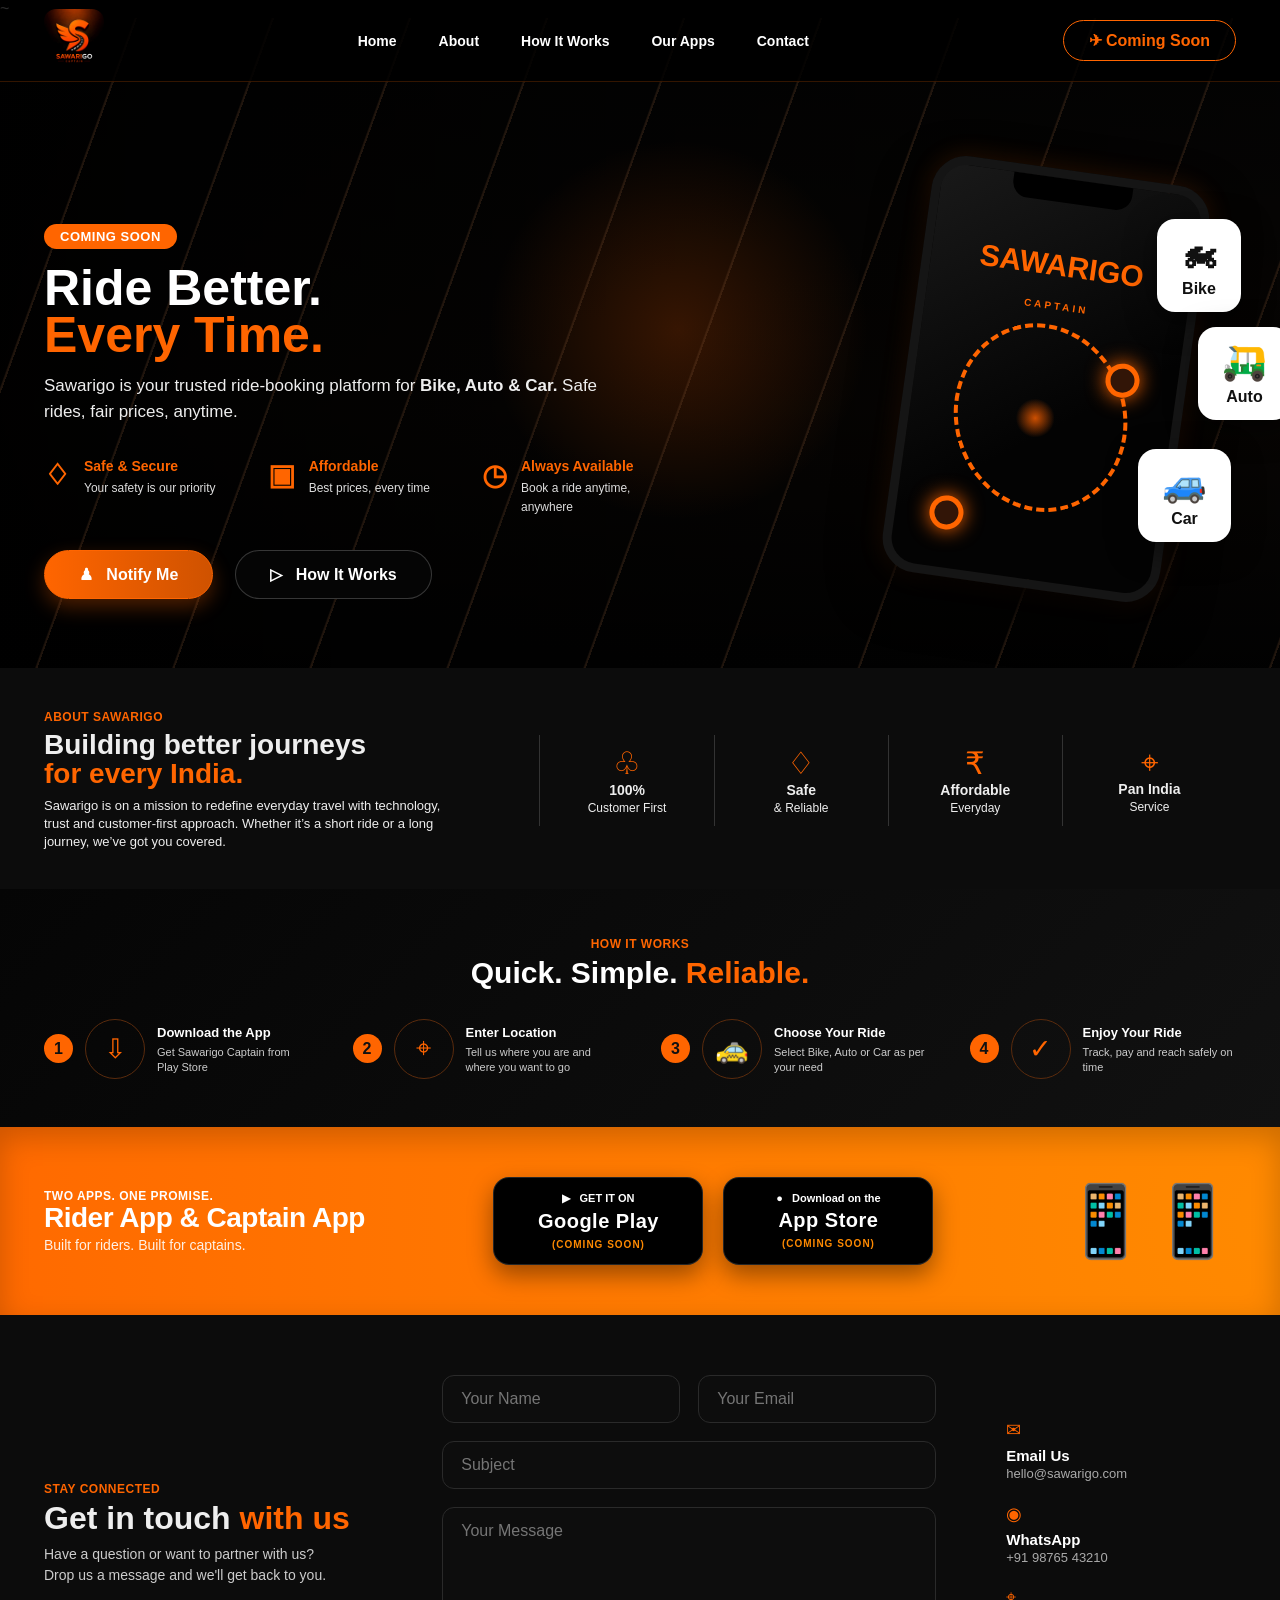
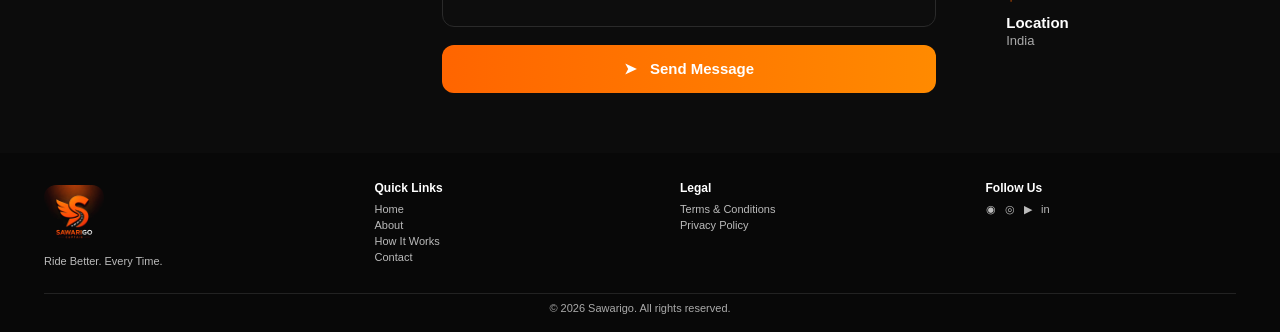
==== index.html @ 3735dddc "Initial commit" ====
<!DOCTYPE html>
<html lang="en">

<head>
  <meta charset="UTF-8" />
  <meta name="viewport" content="width=device-width, initial-scale=1.0" />
  <title>Sawarigo Captain — Ride Better. Every Time.</title>
  <link rel="stylesheet" href="style.css" />
</head>

<body>
  <header>
    <nav class="container">
      <a class="brand" href="#">
        <img src="logo.jpg" alt="Sawarigo Captain" class="brand-logo" />
      </a>
      <div class="navlinks" id="navlinks">
        <a href="#home" onclick="toggleMenu()">Home</a>
        <a href="#about" onclick="toggleMenu()">About</a>
        <a href="#how" onclick="toggleMenu()">How It Works</a>
        <a href="#apps" onclick="toggleMenu()">Our Apps</a>
        <a href="#contact" onclick="toggleMenu()">Contact</a>
      </div>
      <div class="nav-right">
        <a class="nav-cta" href="#contact">✈ Coming Soon</a>
        <div class="hamburger" onclick="toggleMenu()">
          <span></span><span></span><span></span>
        </div>
      </div>
    </nav>
  </header>~

  <main>
    <section class="hero" id="home">
      <div class="container hero-content">
        <div class="hero-copy">
          <span class="pill">COMING SOON</span>
          <h1>Ride Better.<br><span>Every Time.</span></h1>
          <p>Sawarigo is your trusted ride-booking platform for <b>Bike, Auto &amp; Car.</b> Safe rides, fair prices,
            anytime.</p>
          <div class="benefits">
            <div class="benefit">
              <div class="icon">♢</div>
              <div><b>Safe &amp; Secure</b><small>Your safety is our priority</small></div>
            </div>
            <div class="benefit">
              <div class="icon">▣</div>
              <div><b>Affordable</b><small>Best prices, every time</small></div>
            </div>
            <div class="benefit">
              <div class="icon">◷</div>
              <div><b>Always Available</b><small>Book a ride anytime, anywhere</small></div>
            </div>
          </div>
          <div class="buttons"><a class="btn primary" href="#contact">♟ &nbsp; Notify Me</a><a class="btn secondary"
              href="#how">▷ &nbsp; How It Works</a></div>
        </div>
        <div class="phone-area">
          <div class="phone">
            <div class="phone-logo">SAWARIGO<br><small style="font-size:10px;letter-spacing:3px">CAPTAIN</small></div>
            <div class="road"></div>
            <div class="pin one"></div>
            <div class="pin two"></div>
          </div>
          <div class="ride-card bike"><span class="emoji">🏍</span>Bike</div>
          <div class="ride-card auto"><span class="emoji">🛺</span>Auto</div>
          <div class="ride-card car"><span class="emoji">🚙</span>Car</div>
        </div>
      </div>
    </section>

    <section class="about" id="about">
      <div class="container about-grid">
        <div>
          <div class="eyebrow">ABOUT SAWARIGO</div>
          <h2>Building better journeys<br><span>for every India.</span></h2>
          <p>Sawarigo is on a mission to redefine everyday travel with technology, trust and customer-first approach.
            Whether it’s a short ride or a long journey, we’ve got you covered.</p>
        </div>
        <div class="stats">
          <div class="stat">
            <div class="big">♧</div><b>100%</b><small>Customer First</small>
          </div>
          <div class="stat">
            <div class="big">♢</div><b>Safe</b><small>&amp; Reliable</small>
          </div>
          <div class="stat">
            <div class="big">₹</div><b>Affordable</b><small>Everyday</small>
          </div>
          <div class="stat">
            <div class="big">⌖</div><b>Pan India</b><small>Service</small>
          </div>
        </div>
      </div>
    </section>

    <section class="how" id="how">
      <div class="container">
        <div class="center">
          <div class="eyebrow">HOW IT WORKS</div>
          <h2>Quick. Simple. <span>Reliable.</span></h2>
        </div>
        <div class="steps">
          <div class="step">
            <div class="num">1</div>
            <div class="step-icon">⇩</div>
            <div><b>Download the App</b>
              <p>Get Sawarigo Captain from Play Store</p>
            </div>
          </div>
          <div class="step">
            <div class="num">2</div>
            <div class="step-icon">⌖</div>
            <div><b>Enter Location</b>
              <p>Tell us where you are and where you want to go</p>
            </div>
          </div>
          <div class="step">
            <div class="num">3</div>
            <div class="step-icon">🚕</div>
            <div><b>Choose Your Ride</b>
              <p>Select Bike, Auto or Car as per your need</p>
            </div>
          </div>
          <div class="step">
            <div class="num">4</div>
            <div class="step-icon">✓</div>
            <div><b>Enjoy Your Ride</b>
              <p>Track, pay and reach safely on time</p>
            </div>
          </div>
        </div>
      </div>
    </section>

    <section class="apps" id="apps">
      <div class="container apps-row">
        <div>
          <div class="eyebrow" style="color:#fff">TWO APPS. ONE PROMISE.</div>
          <h2>Rider App &amp; Captain App</h2>
          <p>Built for riders. Built for captains.</p>
        </div>
        <div class="stores">
          <div class="store">▶ &nbsp; GET IT ON<strong>Google Play</strong><small>(Coming Soon)</small></div>
          <div class="store">● &nbsp; Download on the<strong>App Store</strong><small>(Coming Soon)</small></div>
        </div>
        <div style="font-size:70px">📱📱</div>
      </div>
    </section>

    <section class="contact" id="contact">
      <div class="container contact-grid">
        <div>
          <div class="eyebrow">STAY CONNECTED</div>
          <h2>Get in touch <span>with us</span></h2>
          <p>Have a question or want to partner with us?<br>Drop us a message and we'll get back to you.</p>
        </div>
        <form onsubmit="event.preventDefault(); alert('Thanks! We will get back to you.');">
          <input placeholder="Your Name" required><input type="email" placeholder="Your Email" required><input
            placeholder="Subject"><textarea placeholder="Your Message"></textarea><button>➤ &nbsp; Send Message</button>
        </form>
        <div class="details">
          <div>✉ <b>Email Us</b><span>hello@sawarigo.com</span></div>
          <div>◉ <b>WhatsApp</b><span>+91 98765 43210</span></div>
          <div>⌖ <b>Location</b><span>India</span></div>
        </div>
      </div>
    </section>
  </main>

  <footer>
    <div class="container">
      <div class="footer-grid">
        <div><a href="#" class="brand"><img src="logo.jpg" alt="Sawarigo Captain" class="brand-logo" /></a>
          <p style="margin-top:8px">Ride Better. Every Time.</p>
        </div>
        <div>
          <h4>Quick Links</h4><a href="#home">Home</a><a href="#about">About</a><a href="#how">How It Works</a><a
            href="#contact">Contact</a>
        </div>
        <div>
          <h4>Legal</h4><a href="#">Terms &amp; Conditions</a><a href="#">Privacy Policy</a>
        </div>
        <div>
          <h4>Follow Us</h4>
          <p>◉ &nbsp; ◎ &nbsp; ▶ &nbsp; in</p>
        </div>
      </div>
      <div class="copyright">© 2026 Sawarigo. All rights reserved.</div>
    </div>
  </footer>
  <script>
    function toggleMenu() {
      document.getElementById('navlinks').classList.toggle('active');
    }
  </script>
</body>

</html>
---- style.css ----
*{box-sizing:border-box;margin:0;padding:0}
html{scroll-behavior:smooth;overflow-x:hidden}
body{font-family:Arial,Helvetica,sans-serif;color:#eee;background:#050505;overflow-x:hidden}
a{text-decoration:none;color:inherit}
.container{width:100%;max-width:1240px;padding:0 24px;margin:auto}
:root{--orange:#ff6500;--orange2:#ff8a00;--black:#070707;--cream:#0c0c0c}

header{
  position:absolute;top:0;left:0;width:100%;z-index:10;
  height:82px;background:rgba(0,0,0,.82);border-bottom:1px solid rgba(255,106,0,.2)
}
nav{height:100%;display:flex;align-items:center;justify-content:space-between}
.brand{display:block;transition:0.3s}
.brand:hover{transform:scale(1.02)}
.brand-logo{height:60px;width:auto;border-radius:12px;mix-blend-mode:screen;filter:contrast(1.1)}
.navlinks{display:flex;gap:42px;color:#fff;font-weight:700;font-size:14px}
.navlinks a:hover{color:var(--orange)}
.nav-cta{border:1px solid var(--orange);color:var(--orange);padding:10px 25px;border-radius:30px;font-weight:700;transition:all 0.3s}
.nav-cta:hover{background:var(--orange);color:#fff;box-shadow:0 0 15px rgba(255,101,0,0.4)}

.hero{
  min-height:650px;padding-top:82px;color:#fff;position:relative;overflow:hidden;
  background:
    radial-gradient(circle at 53% 48%,rgba(255,95,0,.20),transparent 25%),
    linear-gradient(90deg,rgba(0,0,0,.98) 0%,rgba(0,0,0,.83) 48%,rgba(0,0,0,.72) 100%),
    linear-gradient(180deg,#090909,#1a120c 60%,#050505);
}
.hero:before{
  content:"";position:absolute;inset:0;opacity:.22;
  background:repeating-linear-gradient(110deg,transparent 0 90px,#8c5b38 91px 92px);
  transform:translateY(80px) scale(1.4);
}
.hero-content{position:relative;z-index:2;display:flex;align-items:center;min-height:568px}
.hero-copy{width:52%;padding-top:55px}
.pill{display:inline-block;background:var(--orange);padding:5px 16px;border-radius:20px;font-size:13px;font-weight:800;letter-spacing:.5px}
h1{font-size:50px;line-height:.94;margin:16px 0 14px;font-weight:900}
h1 span{color:var(--orange)}
.hero-copy>p{font-size:17px;line-height:1.5;max-width:570px;color:#eee}
.benefits{display:flex;gap:52px;margin:34px 0}
.benefit{display:flex;gap:14px;max-width:180px}
.icon{color:var(--orange);font-size:29px;font-weight:900}
.benefit b{display:block;color:var(--orange);font-size:14px;margin-bottom:4px}
.benefit small{font-size:12px;line-height:1.3;color:#ddd}
.buttons{display:flex;gap:22px}
.btn{padding:14px 34px;border-radius:30px;font-weight:800;border:1px solid var(--orange);transition:all 0.3s;display:inline-block}
.btn.primary{background:linear-gradient(90deg,var(--orange),#cf5200);color:#fff;box-shadow:0 8px 20px rgba(255,101,0,0.3)}
.btn.primary:hover{transform:translateY(-3px);box-shadow:0 12px 25px rgba(255,101,0,0.5)}
.btn.secondary{color:#fff;background:#050505;border:1px solid rgba(255,255,255,0.2)}
.btn.secondary:hover{border-color:#fff;background:#1a1a1a}

.phone-area{position:relative;width:48%;height:470px}
.phone{
  position:absolute;right:50px;top:20px;width:280px;height:420px;border:9px solid #151515;border-radius:35px;
  transform:rotate(8deg);background:
  radial-gradient(circle at 48% 60%,rgba(255,98,0,.8),transparent 7%),
  linear-gradient(145deg,#191919,#030303 60%);
  box-shadow:0 20px 50px #000,0 0 25px rgba(255,100,0,.18);
  overflow:hidden
}
.phone:before{content:"";position:absolute;top:0;left:50%;transform:translateX(-50%);width:120px;height:24px;background:#000;border-radius:0 0 16px 16px}
.phone-logo{position:absolute;top:70px;left:0;right:0;text-align:center;color:var(--orange);font-size:30px;font-weight:900}
.road{position:absolute;left:45px;right:45px;top:145px;height:190px;border:4px dashed var(--orange);border-radius:50%;transform:rotate(-25deg)}
.pin{position:absolute;width:34px;height:34px;border-radius:50%;border:5px solid var(--orange);box-shadow:0 0 20px var(--orange);background:#321507}
.pin.one{left:34px;bottom:38px}.pin.two{right:38px;top:175px}
.ride-card{position:absolute;background:#fff;color:#111;border-radius:18px;padding:14px 24px;text-align:center;box-shadow:0 8px 30px #0008;font-weight:800}
.ride-card .emoji{font-size:36px;display:block;margin-bottom:5px}
.ride-card.bike{right:-5px;top:70px}.ride-card.auto{right:-55px;top:178px}.ride-card.car{right:5px;top:300px}

.about{background:var(--cream);padding:42px 0 38px}
.about-grid{display:grid;grid-template-columns:1.15fr 2fr;gap:95px;align-items:center}
.eyebrow{color:var(--orange);font-size:12px;font-weight:900;letter-spacing:.5px}
h2{font-size:28px;line-height:1.05;margin:6px 0 8px;font-weight:900}
h2 span{color:var(--orange)}
.about p{font-size:13px;line-height:1.4}
.stats{display:grid;grid-template-columns:repeat(4,1fr)}
.stat{text-align:center;border-left:1px solid #333;padding:10px}
.stat .big{color:var(--orange);font-size:31px}.stat b{display:block;font-size:14px}.stat small{font-size:12px}

.how{background:linear-gradient(135deg,#050505,#111);color:#fff;padding:48px 0}
.center{text-align:center}
.how h2{font-size:30px;color:#fff}.how h2 span{color:var(--orange)}
.steps{display:grid;grid-template-columns:repeat(4,1fr);gap:42px;margin-top:30px}
.step{display:flex;align-items:center;gap:12px}.num{background:var(--orange);color:#111;width:29px;height:29px;border-radius:50%;display:grid;place-items:center;font-weight:900;flex:none}
.step-icon{width:60px;height:60px;border:1px solid #5a2b0d;border-radius:50%;display:grid;place-items:center;font-size:27px;color:var(--orange);flex:none}
.step b{font-size:13px}.step p{font-size:11px;color:#ccc;margin-top:4px;line-height:1.35}

.apps{background:radial-gradient(circle at right, #ff8a00, #ff6a00);color:#fff;padding:50px 0;box-shadow:inset 0 10px 30px rgba(0,0,0,0.2)}
.apps-row{display:flex;align-items:center;justify-content:space-between;gap:25px}
.apps h2{margin:0;font-size:28px;letter-spacing:-0.5px;font-weight:900}.apps p{font-size:14px;margin-top:4px;opacity:0.9}
.stores{display:flex;gap:20px}.store{background:#000;border-radius:16px;padding:14px 30px;min-width:210px;text-align:center;font-size:11px;font-weight:800;border:1px solid rgba(255,255,255,0.15);transition:all 0.3s;box-shadow:0 10px 25px rgba(0,0,0,0.4);cursor:pointer}
.store:hover{transform:translateY(-5px);border-color:#fff;box-shadow:0 15px 30px rgba(0,0,0,0.6)}
.store strong{font-size:20px;display:block;margin-top:5px;letter-spacing:0.5px}
.store small{display:block;color:#ff8a00;margin-top:6px;font-size:10px;text-transform:uppercase;letter-spacing:1px}

.contact{background:var(--cream);padding:60px 0}
.contact-grid{display:grid;grid-template-columns:1fr 1.5fr .7fr;gap:70px;align-items:center}
.contact h2{font-size:32px}.contact p{font-size:14px;line-height:1.5;color:#ccc;margin-top:8px}
form{display:grid;grid-template-columns:1fr 1fr;gap:18px}
input,textarea{border:1px solid #2a2a2a;border-radius:12px;padding:14px 18px;font:inherit;background:#0d0d0d;color:#eee;transition:all 0.3s}
input:focus,textarea:focus{outline:none;border-color:var(--orange);box-shadow:0 0 0 4px rgba(255,101,0,0.15)}
input:nth-child(3),textarea{grid-column:1/-1}
textarea{height:120px;resize:none}
form button{grid-column:1/-1;border:0;background:linear-gradient(90deg,var(--orange),#ff8a00);color:#fff;padding:15px;border-radius:12px;font-weight:900;font-size:15px;cursor:pointer;transition:transform 0.3s,box-shadow 0.3s}
form button:hover{transform:translateY(-3px);box-shadow:0 8px 25px rgba(255,101,0,0.4)}
.details{font-size:14px}
.details div{margin:22px 0;color:var(--orange);font-size:18px}
.details b{display:block;color:#fff;margin:6px 0 2px;font-size:15px}
.details span{color:#aaa;font-size:13px;display:block}

footer{background:#080808;color:#fff;padding:28px 0 18px}
.footer-grid{display:grid;grid-template-columns:1.1fr 1fr 1fr 1fr;gap:55px}
footer h4{font-size:12px;margin-bottom:8px} footer a,footer p{font-size:11px;color:#bbb;display:block;margin:4px 0}
.copyright{text-align:center;border-top:1px solid #222;margin-top:22px;padding-top:8px;color:#aaa;font-size:11px}

.hamburger{display:none;flex-direction:column;gap:5px;cursor:pointer;z-index:20}
.hamburger span{width:25px;height:3px;background:var(--orange);border-radius:2px;transition:0.3s}
.nav-right{display:flex;align-items:center;gap:15px}

@media(max-width:900px){
  .hamburger{display:flex}
  .nav-cta{display:none}
  .navlinks{position:fixed;top:82px;left:-100%;width:100%;height:calc(100vh - 82px);background:rgba(0,0,0,0.95);flex-direction:column;align-items:center;justify-content:center;transition:0.3s;gap:30px;font-size:20px}
  .navlinks.active{left:0}
  .hero-copy{width:100%}.phone-area{display:none}.hero{min-height:auto;padding-bottom:60px}
  .about-grid,.contact-grid{grid-template-columns:1fr;gap:40px}.stats{margin-top:30px}.steps{grid-template-columns:1fr 1fr}
  .apps-row{flex-direction:column;align-items:flex-start}.footer-grid{grid-template-columns:1fr 1fr;gap:30px}
}
@media(max-width:560px){
  .container{padding:0 14px}h1{font-size:39px}.benefits{flex-direction:column;gap:12px}.steps{grid-template-columns:1fr}.stores{flex-direction:column;width:100%}.store{width:100%}
  .stats{grid-template-columns:1fr 1fr}.footer-grid{grid-template-columns:1fr 1fr;gap:30px}
  .buttons{flex-direction:column;gap:12px}.btn{text-align:center;width:100%}
}
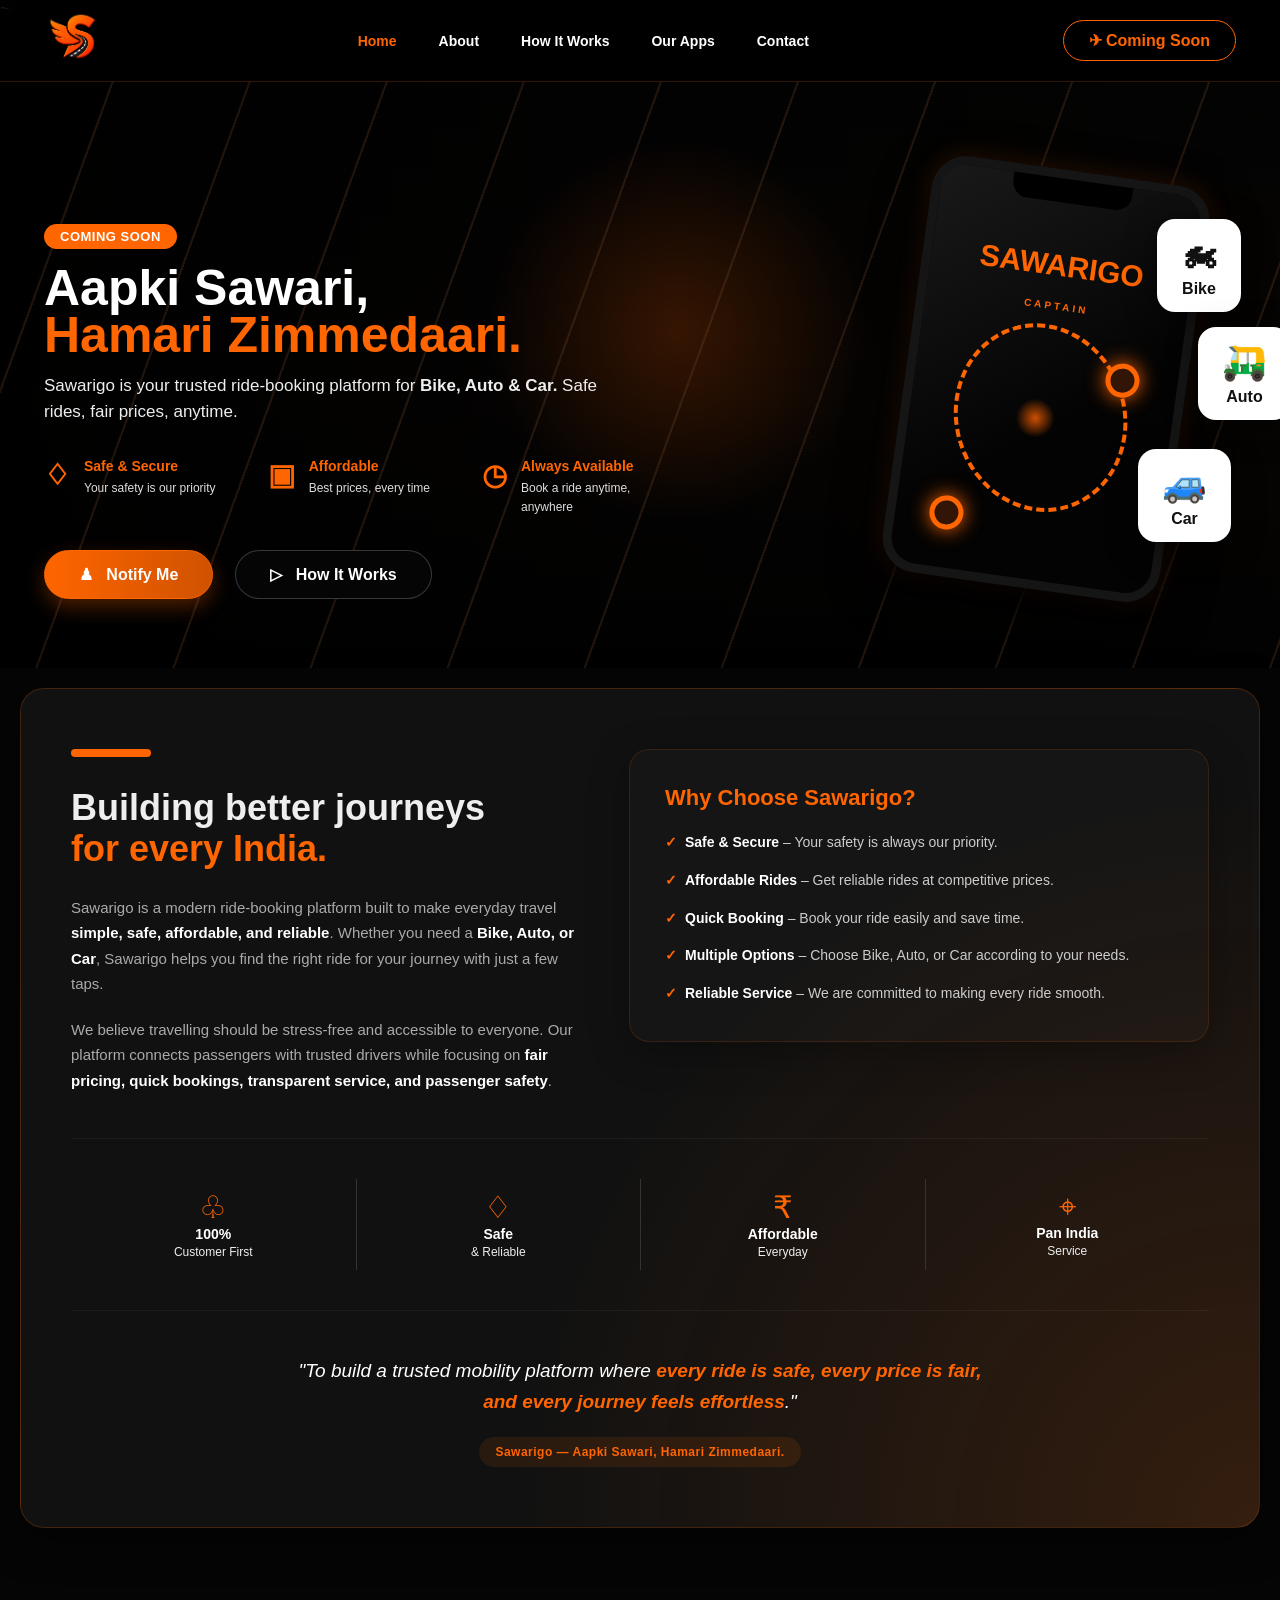
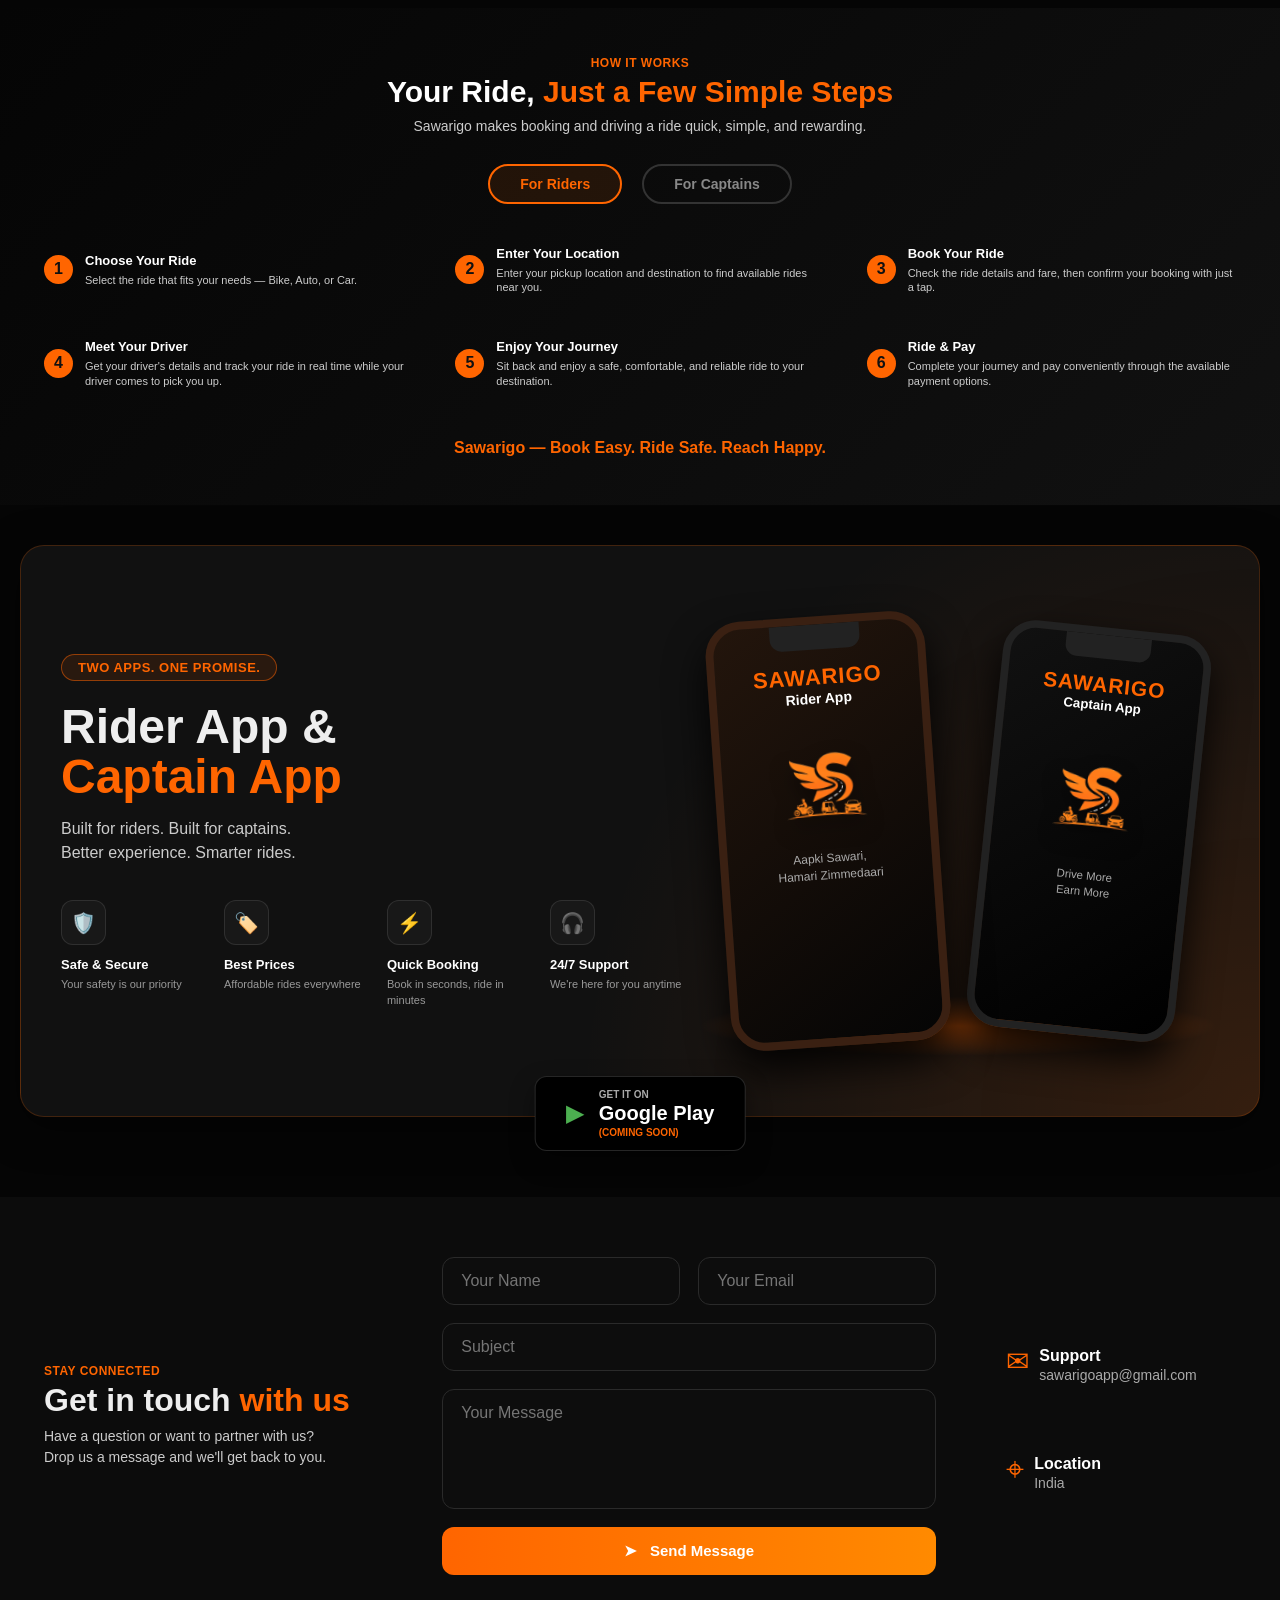
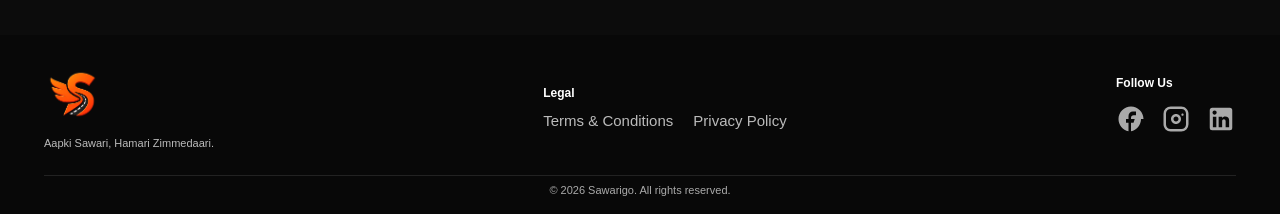
==== commit 3f7175bc: "refactor: update branding, redesign about section, and add terms page support" ====
--- a/index.html
+++ b/index.html
@@ -4,7 +4,7 @@
 <head>
   <meta charset="UTF-8" />
   <meta name="viewport" content="width=device-width, initial-scale=1.0" />
-  <title>Sawarigo Captain — Ride Better. Every Time.</title>
+  <title>Sawarigo Captain — Aapki Sawari, Hamari Zimmedaari.</title>
   <link rel="stylesheet" href="style.css" />
 </head>
 
@@ -12,7 +12,7 @@
   <header>
     <nav class="container">
       <a class="brand" href="#">
-        <img src="logo.jpg" alt="Sawarigo Captain" class="brand-logo" />
+        <img src="images/logo.png" alt="Sawarigo Captain" class="brand-logo" />
       </a>
       <div class="navlinks" id="navlinks">
         <a href="#home" onclick="toggleMenu()">Home</a>
@@ -35,7 +35,7 @@
       <div class="container hero-content">
         <div class="hero-copy">
           <span class="pill">COMING SOON</span>
-          <h1>Ride Better.<br><span>Every Time.</span></h1>
+          <h1>Aapki Sawari,<br><span>Hamari Zimmedaari.</span></h1>
           <p>Sawarigo is your trusted ride-booking platform for <b>Bike, Auto &amp; Car.</b> Safe rides, fair prices,
             anytime.</p>
           <div class="benefits">
@@ -69,27 +69,50 @@
       </div>
     </section>
 
-    <section class="about" id="about">
-      <div class="container about-grid">
-        <div>
-          <div class="eyebrow">ABOUT SAWARIGO</div>
-          <h2>Building better journeys<br><span>for every India.</span></h2>
-          <p>Sawarigo is on a mission to redefine everyday travel with technology, trust and customer-first approach.
-            Whether it’s a short ride or a long journey, we’ve got you covered.</p>
-        </div>
-        <div class="stats">
+    <section class="app-redesign" style="padding-top:20px; padding-bottom:80px; background:#050505;" id="about">
+      <div class="container apps-container" style="padding: 60px 50px; display: block;">
+        <div style="display:flex; justify-content:space-between; align-items:flex-start; margin-bottom: 45px; gap: 50px; flex-wrap: wrap;">
+          <!-- LEFT SIDE: Header & Intro -->
+          <div style="flex: 1; min-width: 300px;">
+            <div class="pill eyebrow" style="display:inline-block; width:80px; height:8px; padding:0; border-radius:4px; margin-bottom:20px;"></div>
+            <h2 style="font-size: 36px; line-height: 1.15; margin-bottom: 25px;">Building better journeys<br><span>for every India.</span></h2>
+            <p style="color:#aaa; font-size:15px; line-height:1.7; margin-bottom: 20px;">Sawarigo is a modern ride-booking platform built to make everyday travel <strong style="color:#fff;">simple, safe, affordable, and reliable</strong>. Whether you need a <strong style="color:#fff;">Bike, Auto, or Car</strong>, Sawarigo helps you find the right ride for your journey with just a few taps.</p>
+            <p style="color:#aaa; font-size:15px; line-height:1.7;">We believe travelling should be stress-free and accessible to everyone. Our platform connects passengers with trusted drivers while focusing on <strong style="color:#fff;">fair pricing, quick bookings, transparent service, and passenger safety</strong>.</p>
+          </div>
+          
+          <!-- RIGHT SIDE: Why Choose Us Box -->
+          <div style="flex: 1; min-width: 300px; background: rgba(255,255,255,0.02); border: 1px solid rgba(255,101,0,0.15); border-radius: 20px; padding: 35px; box-shadow: 0 10px 40px rgba(0,0,0,0.3);">
+            <h3 style="color:var(--orange); font-size:22px; margin-bottom:20px; font-weight:900;">Why Choose Sawarigo?</h3>
+            <ul style="list-style:none; padding:0; margin:0; color:#ccc; font-size: 14px; line-height: 1.7;">
+              <li style="margin-bottom:14px;"><span style="color:var(--orange); margin-right:8px; font-weight:bold;">✓</span><strong style="color:#fff;">Safe &amp; Secure</strong> – Your safety is always our priority.</li>
+              <li style="margin-bottom:14px;"><span style="color:var(--orange); margin-right:8px; font-weight:bold;">✓</span><strong style="color:#fff;">Affordable Rides</strong> – Get reliable rides at competitive prices.</li>
+              <li style="margin-bottom:14px;"><span style="color:var(--orange); margin-right:8px; font-weight:bold;">✓</span><strong style="color:#fff;">Quick Booking</strong> – Book your ride easily and save time.</li>
+              <li style="margin-bottom:14px;"><span style="color:var(--orange); margin-right:8px; font-weight:bold;">✓</span><strong style="color:#fff;">Multiple Options</strong> – Choose Bike, Auto, or Car according to your needs.</li>
+              <li><span style="color:var(--orange); margin-right:8px; font-weight:bold;">✓</span><strong style="color:#fff;">Reliable Service</strong> – We are committed to making every ride smooth.</li>
+            </ul>
+          </div>
+        </div>
+        
+        <!-- MIDDLE: Stats Row -->
+        <div class="stats" style="border-top: 1px solid rgba(255,255,255,0.05); border-bottom: 1px solid rgba(255,255,255,0.05); padding: 40px 0; margin-bottom:45px;">
+          <div class="stat" style="border-left:none;">
+            <div class="big" style="color:var(--orange);">♧</div><b style="color:#fff;">100%</b><small>Customer First</small>
+          </div>
           <div class="stat">
-            <div class="big">♧</div><b>100%</b><small>Customer First</small>
+            <div class="big" style="color:var(--orange);">♢</div><b style="color:#fff;">Safe</b><small>&amp; Reliable</small>
           </div>
           <div class="stat">
-            <div class="big">♢</div><b>Safe</b><small>&amp; Reliable</small>
+            <div class="big" style="color:var(--orange);">₹</div><b style="color:#fff;">Affordable</b><small>Everyday</small>
           </div>
           <div class="stat">
-            <div class="big">₹</div><b>Affordable</b><small>Everyday</small>
-          </div>
-          <div class="stat">
-            <div class="big">⌖</div><b>Pan India</b><small>Service</small>
-          </div>
+            <div class="big" style="color:var(--orange);">⌖</div><b style="color:#fff;">Pan India</b><small>Service</small>
+          </div>
+        </div>
+
+        <!-- BOTTOM: Vision Quote -->
+        <div style="text-align:center;">
+          <p style="font-size: 19px; color: #fff; font-style: italic; max-width: 700px; margin: 0 auto 20px; line-height: 1.6;">"To build a trusted mobility platform where <strong style="color:var(--orange);">every ride is safe, every price is fair, and every journey feels effortless</strong>."</p>
+          <div class="pill eyebrow" style="display:inline-block; background:rgba(255,106,0,0.1); padding: 8px 16px;">Sawarigo — Aapki Sawari, Hamari Zimmedaari.</div>
         </div>
       </div>
     </section>
@@ -98,56 +121,170 @@
       <div class="container">
         <div class="center">
           <div class="eyebrow">HOW IT WORKS</div>
-          <h2>Quick. Simple. <span>Reliable.</span></h2>
-        </div>
-        <div class="steps">
+          <h2>Your Ride, <span>Just a Few Simple Steps</span></h2>
+          <p style="color:#ccc; font-size:14px; margin-top:10px; max-width:600px; margin-inline:auto;">Sawarigo makes
+            booking and driving a ride quick, simple, and rewarding.</p>
+          <div class="how-tabs" style="display:flex; justify-content:center; gap: 20px; margin-top:30px;">
+            <button class="tab-btn active" onclick="showSteps('rider')">For Riders</button>
+            <button class="tab-btn" onclick="showSteps('captain')">For Captains</button>
+          </div>
+        </div>
+
+        <div id="rider-steps" class="steps">
           <div class="step">
             <div class="num">1</div>
-            <div class="step-icon">⇩</div>
-            <div><b>Download the App</b>
-              <p>Get Sawarigo Captain from Play Store</p>
+            <div><b>Choose Your Ride</b>
+              <p>Select the ride that fits your needs — Bike, Auto, or Car.</p>
             </div>
           </div>
           <div class="step">
             <div class="num">2</div>
-            <div class="step-icon">⌖</div>
-            <div><b>Enter Location</b>
-              <p>Tell us where you are and where you want to go</p>
+            <div><b>Enter Your Location</b>
+              <p>Enter your pickup location and destination to find available rides near you.</p>
             </div>
           </div>
           <div class="step">
             <div class="num">3</div>
-            <div class="step-icon">🚕</div>
-            <div><b>Choose Your Ride</b>
-              <p>Select Bike, Auto or Car as per your need</p>
+            <div><b>Book Your Ride</b>
+              <p>Check the ride details and fare, then confirm your booking with just a tap.</p>
             </div>
           </div>
           <div class="step">
             <div class="num">4</div>
-            <div class="step-icon">✓</div>
-            <div><b>Enjoy Your Ride</b>
-              <p>Track, pay and reach safely on time</p>
-            </div>
-          </div>
-        </div>
-      </div>
-    </section>
-
-    <section class="apps" id="apps">
-      <div class="container apps-row">
-        <div>
-          <div class="eyebrow" style="color:#fff">TWO APPS. ONE PROMISE.</div>
-          <h2>Rider App &amp; Captain App</h2>
-          <p>Built for riders. Built for captains.</p>
-        </div>
-        <div class="stores">
-          <div class="store">▶ &nbsp; GET IT ON<strong>Google Play</strong><small>(Coming Soon)</small></div>
-          <div class="store">● &nbsp; Download on the<strong>App Store</strong><small>(Coming Soon)</small></div>
-        </div>
-        <div style="font-size:70px">📱📱</div>
-      </div>
-    </section>
-
+            <div><b>Meet Your Driver</b>
+              <p>Get your driver's details and track your ride in real time while your driver comes to pick you up.</p>
+            </div>
+          </div>
+          <div class="step">
+            <div class="num">5</div>
+            <div><b>Enjoy Your Journey</b>
+              <p>Sit back and enjoy a safe, comfortable, and reliable ride to your destination.</p>
+            </div>
+          </div>
+          <div class="step">
+            <div class="num">6</div>
+            <div><b>Ride &amp; Pay</b>
+              <p>Complete your journey and pay conveniently through the available payment options.</p>
+            </div>
+          </div>
+        </div>
+
+        <div id="captain-steps" class="steps" style="display:none;">
+          <div class="step">
+            <div class="num">1</div>
+            <div><b>Download &amp; Register</b>
+              <p>Install the Sawarigo Captain App and complete your quick KYC registration.</p>
+            </div>
+          </div>
+          <div class="step">
+            <div class="num">2</div>
+            <div><b>Go Online</b>
+              <p>Toggle your status to online anytime you are ready to start receiving ride requests.</p>
+            </div>
+          </div>
+          <div class="step">
+            <div class="num">3</div>
+            <div><b>Accept Rides</b>
+              <p>Review ride requests and fare details, then tap to accept the trips you want.</p>
+            </div>
+          </div>
+          <div class="step">
+            <div class="num">4</div>
+            <div><b>Pick Up Passenger</b>
+              <p>Navigate to the pickup location using built-in GPS and meet your rider safely.</p>
+            </div>
+          </div>
+          <div class="step">
+            <div class="num">5</div>
+            <div><b>Complete Journey</b>
+              <p>Drop the rider at their destination following the designated route map.</p>
+            </div>
+          </div>
+          <div class="step">
+            <div class="num">6</div>
+            <div><b>Earn &amp; Grow</b>
+              <p>Collect your earnings instantly and enjoy exclusive driver rewards and low commissions!</p>
+            </div>
+          </div>
+        </div>
+
+        <div class="center" style="margin-top:50px;">
+          <p style="font-size:16px; font-weight:800; color:var(--orange);">Sawarigo — Book Easy. Ride Safe. Reach Happy.
+          </p>
+        </div>
+      </div>
+    </section>
+
+
+    <section class="app-redesign" id="apps">
+      <div class="container apps-container">
+        <div class="apps-content">
+          <div class="pill">TWO APPS. ONE PROMISE.</div>
+          <h2>Rider App &amp;<br><span>Captain App</span></h2>
+          <p>Built for riders. Built for captains.<br>Better experience. Smarter rides.</p>
+
+          <div class="apps-features">
+            <div class="feature-item">
+              <div class="feature-icon">🛡️</div>
+              <b>Safe &amp; Secure</b>
+              <small>Your safety is our priority</small>
+            </div>
+            <div class="feature-item">
+              <div class="feature-icon">🏷️</div>
+              <b>Best Prices</b>
+              <small>Affordable rides everywhere</small>
+            </div>
+            <div class="feature-item">
+              <div class="feature-icon">⚡</div>
+              <b>Quick Booking</b>
+              <small>Book in seconds, ride in minutes</small>
+            </div>
+            <div class="feature-item">
+              <div class="feature-icon">🎧</div>
+              <b>24/7 Support</b>
+              <small>We're here for you anytime</small>
+            </div>
+          </div>
+        </div>
+
+        <div class="apps-mockups">
+          <div class="glow-bg"></div>
+          <div class="phone-mockup rider">
+            <div class="phone-notch"></div>
+            <strong>SAWARIGO</strong>
+            <small>Rider App</small>
+
+            <div style="margin-top: 10px; filter: drop-shadow(0 10px 10px rgba(0,0,0,0.5));">
+              <img src="images/app-icon.png" alt="Sawarigo"
+                style="width: 100px; mix-blend-mode: screen; filter: contrast(1.1); border-radius: 12px;" />
+            </div>
+            <p>Aapki Sawari,<br>Hamari Zimmedaari</p>
+          </div>
+          <div class="phone-mockup captain">
+            <div class="phone-notch"></div>
+            <strong>SAWARIGO</strong>
+            <small>Captain App</small>
+
+            <div style="font-size: 60px; margin-top: 20px; filter: drop-shadow(0 10px 10px rgba(0,0,0,0.5));">
+              <img src="images/app-icon.png" alt="Sawarigo"
+                style="width: 100px; mix-blend-mode: screen; filter: contrast(1.1); border-radius: 12px;" />
+            </div>
+            <p>Drive More<br>Earn More</p>
+          </div>
+        </div>
+
+        <div class="apps-footer">
+          <div class="store-btn">
+            <span class="play-icon" style="color:#4caf50;">▶</span>
+            <div class="store-text">
+              <small>GET IT ON</small>
+              <strong>Google Play</strong>
+              <small class="coming-soon">(COMING SOON)</small>
+            </div>
+          </div>
+        </div>
+      </div>
+    </section>
     <section class="contact" id="contact">
       <div class="container contact-grid">
         <div>
@@ -160,9 +297,8 @@
             placeholder="Subject"><textarea placeholder="Your Message"></textarea><button>➤ &nbsp; Send Message</button>
         </form>
         <div class="details">
-          <div>✉ <b>Email Us</b><span>hello@sawarigo.com</span></div>
-          <div>◉ <b>WhatsApp</b><span>+91 98765 43210</span></div>
-          <div>⌖ <b>Location</b><span>India</span></div>
+          <div style="display:flex; align-items:center; gap:10px;"><span style="font-size: 28px; color: var(--orange);">✉</span> <div><b style="display:block; font-size:16px;">Support</b><span style="font-size:14px;">sawarigoapp@gmail.com</span></div></div>
+          <div style="display:flex; align-items:center; gap:10px;"><span style="font-size: 32px; color: var(--orange);">⌖</span> <div><b style="display:block; font-size:16px;">Location</b><span style="font-size:14px;">India</span></div></div>
         </div>
       </div>
     </section>
@@ -171,19 +307,29 @@
   <footer>
     <div class="container">
       <div class="footer-grid">
-        <div><a href="#" class="brand"><img src="logo.jpg" alt="Sawarigo Captain" class="brand-logo" /></a>
-          <p style="margin-top:8px">Ride Better. Every Time.</p>
+        <div><a href="#" class="brand"><img src="images/logo.png" alt="Sawarigo Captain" class="brand-logo" /></a>
+          <p style="margin-top:8px">Aapki Sawari, Hamari Zimmedaari.</p>
         </div>
         <div>
-          <h4>Quick Links</h4><a href="#home">Home</a><a href="#about">About</a><a href="#how">How It Works</a><a
-            href="#contact">Contact</a>
-        </div>
-        <div>
-          <h4>Legal</h4><a href="#">Terms &amp; Conditions</a><a href="#">Privacy Policy</a>
+          <h4>Legal</h4>
+          <div style="display:flex; gap: 20px; align-items:center;">
+            <a href="terms.html" style="font-size:15px; display:inline-block; margin-bottom:0;">Terms &amp; Conditions</a>
+            <a href="#" style="font-size:15px; display:inline-block; margin-bottom:0;">Privacy Policy</a>
+          </div>
         </div>
         <div>
           <h4>Follow Us</h4>
-          <p>◉ &nbsp; ◎ &nbsp; ▶ &nbsp; in</p>
+          <div style="display:flex; gap: 15px; margin-top:10px;">
+            <a href="https://www.facebook.com/profile.php?id=61592310495691" target="_blank" rel="noopener noreferrer" style="color:#aaa; transition:color 0.3s;" title="Facebook" onmouseover="this.style.color='#ff6500'" onmouseout="this.style.color='#aaa'">
+              <svg width="30" height="30" fill="currentColor" viewBox="0 0 24 24"><path d="M22 12c0-5.52-4.48-10-10-10S2 6.48 2 12c0 4.84 3.44 8.87 8 9.8V15H8v-3h2V9.5C10 7.57 11.57 6 13.5 6H16v3h-2c-1.1 0-2 .9-2 2v1h3l-1 3h-2v6.8c4.56-.93 8-4.96 8-9.8z"/></svg>
+            </a>
+            <a href="https://www.instagram.com/sawarigoapp?igsh=bjBlOHJobzJ2OWxv&igsi=bjBlOHJobzJ2OWxv&utm_source=qr" target="_blank" rel="noopener noreferrer" style="color:#aaa; transition:color 0.3s;" title="Instagram" onmouseover="this.style.color='#ff6500'" onmouseout="this.style.color='#aaa'">
+              <svg width="30" height="30" fill="currentColor" viewBox="0 0 24 24"><path d="M7.8 2h8.4C19.4 2 22 4.6 22 7.8v8.4a5.8 5.8 0 0 1-5.8 5.8H7.8C4.6 22 2 19.4 2 16.2V7.8A5.8 5.8 0 0 1 7.8 2zm-.2 2A3.6 3.6 0 0 0 4 7.6v8.8C4 18.4 5.6 20 7.6 20h8.8a3.6 3.6 0 0 0 3.6-3.6V7.6C20 5.6 18.4 4 16.4 4H7.6zm4.4 4c2.2 0 4 1.8 4 4s-1.8 4-4 4-4-1.8-4-4 1.8-4 4-4zm0 2c-1.1 0-2 .9-2 2s.9 2 2 2 2-.9 2-2-.9-2-2-2zm5.2-2.4c.5 0 .9.4.9.9s-.4.9-.9.9-.9-.4-.9-.9.4-.9.9-.9z"/></svg>
+            </a>
+            <a href="https://www.linkedin.com/in/sawari-go-8b6584426/" target="_blank" rel="noopener noreferrer" style="color:#aaa; transition:color 0.3s;" title="LinkedIn" onmouseover="this.style.color='#ff6500'" onmouseout="this.style.color='#aaa'">
+              <svg width="30" height="30" fill="currentColor" viewBox="0 0 24 24"><path d="M19 3a2 2 0 0 1 2 2v14a2 2 0 0 1-2 2H5a2 2 0 0 1-2-2V5a2 2 0 0 1 2-2h14m-.5 15.5v-5.3a3.26 3.26 0 0 0-3.26-3.26c-.85 0-1.84.52-2.32 1.3v-1.11h-2.79v8.37h2.79v-4.93c0-.77.62-1.4 1.39-1.4a1.4 1.4 0 0 1 1.4 1.4v4.93h2.79M6.88 8.56a1.68 1.68 0 0 0 1.68-1.68c0-.93-.75-1.69-1.68-1.69a1.69 1.69 0 0 0-1.69 1.69c0 .93.76 1.68 1.69 1.68m1.39 9.94v-8.37H5.5v8.37h2.77z"/></svg>
+            </a>
+          </div>
         </div>
       </div>
       <div class="copyright">© 2026 Sawarigo. All rights reserved.</div>
@@ -193,7 +339,57 @@
     function toggleMenu() {
       document.getElementById('navlinks').classList.toggle('active');
     }
+    function showSteps(type) {
+      document.getElementById('rider-steps').style.display = type === 'rider' ? 'grid' : 'none';
+      document.getElementById('captain-steps').style.display = type === 'captain' ? 'grid' : 'none';
+      const btns = document.querySelectorAll('.how .tab-btn');
+      btns[0].classList.toggle('active', type === 'rider');
+      btns[1].classList.toggle('active', type === 'captain');
+    }
+    
+    // ScrollSpy implementation for Active tab highlighting
+    const sections = document.querySelectorAll("section[id]");
+    window.addEventListener("scroll", () => {
+      let current = "";
+      const headerHeight = 90;
+      sections.forEach(section => {
+        const sectionTop = section.offsetTop;
+        const sectionHeight = section.clientHeight;
+        if (scrollY >= (sectionTop - headerHeight - 100)) {
+          current = section.getAttribute("id");
+        }
+      });
+
+      document.querySelectorAll(".navlinks a").forEach(link => {
+        link.classList.remove("active");
+        if (link.getAttribute("href").includes(current) && current !== "") {
+          link.classList.add("active");
+        }
+      });
+      // Handle the home special case
+      if (scrollY < 300) {
+        document.querySelectorAll(".navlinks a").forEach(link => link.classList.remove("active"));
+        document.querySelector(".navlinks a[href='#home']").classList.add("active");
+      }
+      // Handle scroll to top button
+      const scrollTopBtn = document.getElementById("scrollTopBtn");
+      if (scrollTopBtn) {
+        if (scrollY > 400) {
+          scrollTopBtn.classList.add("visible");
+        } else {
+          scrollTopBtn.classList.remove("visible");
+        }
+      }
+    });
+
+    function scrollToTop() {
+      window.scrollTo({ top: 0, behavior: 'smooth' });
+    }
   </script>
+  
+  <div id="scrollTopBtn" class="scroll-top" onclick="scrollToTop()">
+    ⇡
+  </div>
 </body>
 
 </html>
--- a/style.css
+++ b/style.css
@@ -6,7 +6,7 @@
 :root{--orange:#ff6500;--orange2:#ff8a00;--black:#070707;--cream:#0c0c0c}
 
 header{
-  position:absolute;top:0;left:0;width:100%;z-index:10;
+  position:fixed;top:0;left:0;width:100%;z-index:9999;backdrop-filter:blur(10px);-webkit-backdrop-filter:blur(10px);
   height:82px;background:rgba(0,0,0,.82);border-bottom:1px solid rgba(255,106,0,.2)
 }
 nav{height:100%;display:flex;align-items:center;justify-content:space-between}
@@ -14,7 +14,8 @@
 .brand:hover{transform:scale(1.02)}
 .brand-logo{height:60px;width:auto;border-radius:12px;mix-blend-mode:screen;filter:contrast(1.1)}
 .navlinks{display:flex;gap:42px;color:#fff;font-weight:700;font-size:14px}
-.navlinks a:hover{color:var(--orange)}
+.navlinks a{transition:color 0.3s;}
+.navlinks a:hover, .navlinks a.active{color:var(--orange)}
 .nav-cta{border:1px solid var(--orange);color:var(--orange);padding:10px 25px;border-radius:30px;font-weight:700;transition:all 0.3s}
 .nav-cta:hover{background:var(--orange);color:#fff;box-shadow:0 0 15px rgba(255,101,0,0.4)}
 
@@ -79,18 +80,43 @@
 .how{background:linear-gradient(135deg,#050505,#111);color:#fff;padding:48px 0}
 .center{text-align:center}
 .how h2{font-size:30px;color:#fff}.how h2 span{color:var(--orange)}
-.steps{display:grid;grid-template-columns:repeat(4,1fr);gap:42px;margin-top:30px}
+.steps{display:grid;grid-template-columns:repeat(3,1fr);gap:42px;margin-top:40px}
+.tab-btn{background:transparent;border:2px solid #333;color:#888;padding:10px 30px;border-radius:25px;font-weight:700;cursor:pointer;transition:all 0.3s;font-size:14px}
+.tab-btn.active{border-color:var(--orange);color:var(--orange);background:rgba(255,106,0,0.1)}
+.tab-btn:hover:not(.active){color:#fff;border-color:#666}
 .step{display:flex;align-items:center;gap:12px}.num{background:var(--orange);color:#111;width:29px;height:29px;border-radius:50%;display:grid;place-items:center;font-weight:900;flex:none}
 .step-icon{width:60px;height:60px;border:1px solid #5a2b0d;border-radius:50%;display:grid;place-items:center;font-size:27px;color:var(--orange);flex:none}
 .step b{font-size:13px}.step p{font-size:11px;color:#ccc;margin-top:4px;line-height:1.35}
 
-.apps{background:radial-gradient(circle at right, #ff8a00, #ff6a00);color:#fff;padding:50px 0;box-shadow:inset 0 10px 30px rgba(0,0,0,0.2)}
-.apps-row{display:flex;align-items:center;justify-content:space-between;gap:25px}
-.apps h2{margin:0;font-size:28px;letter-spacing:-0.5px;font-weight:900}.apps p{font-size:14px;margin-top:4px;opacity:0.9}
-.stores{display:flex;gap:20px}.store{background:#000;border-radius:16px;padding:14px 30px;min-width:210px;text-align:center;font-size:11px;font-weight:800;border:1px solid rgba(255,255,255,0.15);transition:all 0.3s;box-shadow:0 10px 25px rgba(0,0,0,0.4);cursor:pointer}
-.store:hover{transform:translateY(-5px);border-color:#fff;box-shadow:0 15px 30px rgba(0,0,0,0.6)}
-.store strong{font-size:20px;display:block;margin-top:5px;letter-spacing:0.5px}
-.store small{display:block;color:#ff8a00;margin-top:6px;font-size:10px;text-transform:uppercase;letter-spacing:1px}
+.app-redesign{padding:40px 0 80px;position:relative;background:#050505;z-index:1}
+.apps-container{border:1px solid rgba(255,106,0,.2);border-radius:24px;display:flex;align-items:center;position:relative;background:radial-gradient(circle at bottom right,rgba(255,101,0,.15),transparent 50%),#111;padding:60px 40px;box-shadow:0 10px 40px rgba(0,0,0,0.5)}
+.apps-content{width:55%;z-index:2}
+.apps-content .pill{margin-bottom:15px;border:1px solid rgba(255,101,0,0.5);background:rgba(255,101,0,0.1);color:var(--orange)}
+.apps-content h2{font-size:48px;line-height:1.05;margin-bottom:15px}
+.apps-content p{color:#ccc;font-size:16px;line-height:1.5;margin-bottom:35px}
+.apps-features{display:grid;grid-template-columns:repeat(4,1fr);gap:15px}
+.feature-item{display:flex;flex-direction:column}
+.feature-icon{width:45px;height:45px;border:1px solid rgba(255,255,255,0.1);border-radius:12px;display:grid;place-items:center;font-size:20px;margin-bottom:12px;background:rgba(255,255,255,0.03)}
+.feature-item b{font-size:13px;color:#fff;margin-bottom:5px}
+.feature-item small{font-size:11px;color:#999;line-height:1.4}
+.apps-mockups{width:45%;position:relative;height:450px;display:flex;justify-content:center;align-items:flex-end}
+.glow-bg{position:absolute;width:100%;height:60px;bottom:0;background:radial-gradient(ellipse at center,rgba(255,101,0,0.5),transparent 70%);border-radius:50%}
+.phone-mockup{width:220px;height:430px;background:#111;border:8px solid #222;border-radius:35px;box-shadow:0 20px 40px rgba(0,0,0,0.9);position:absolute;bottom:10px;overflow:hidden;display:flex;flex-direction:column;align-items:center;padding-top:40px;text-align:center}
+.phone-notch{width:90px;height:25px;background:#222;position:absolute;top:0;left:50%;transform:translateX(-50%);border-radius:0 0 12px 12px}
+.phone-mockup.rider{z-index:2;left:20px;transform:rotate(-4deg);background:linear-gradient(145deg,#23150c,#050505);border-color:#3a2012}
+.phone-mockup.captain{z-index:1;right:20px;transform:rotate(6deg) scale(0.95);background:linear-gradient(145deg,#111,#000)}
+.phone-mockup strong{color:var(--orange);font-size:22px;letter-spacing:1px;font-weight:900}
+.phone-mockup small{font-size:14px;margin-bottom:20px;color:#fff;font-weight:bold}
+.phone-mockup p{font-size:12px;color:#aaa;line-height:1.4;margin:10px 0}
+.phone-mockup p.highlight{font-style:italic;font-size:26px;font-weight:900;color:#ff8a00;line-height:1;margin-top:20px}
+.apps-footer{position:absolute;bottom:-35px;left:50%;transform:translateX(-50%);z-index:10}
+.store-btn{background:#000;border:1px solid rgba(255,255,255,0.15);border-radius:12px;display:flex;align-items:center;padding:12px 30px;gap:15px;cursor:pointer;transition:0.3s;box-shadow:0 10px 25px rgba(0,0,0,0.4)}
+.store-btn:hover{border-color:var(--orange);transform:translateY(-2px);box-shadow:0 10px 20px rgba(255,101,0,0.3)}
+.play-icon{font-size:24px}
+.store-text{display:flex;flex-direction:column;text-align:left}
+.store-text small{font-size:10px;color:#aaa;font-weight:bold;text-transform:uppercase}
+.store-text strong{font-size:20px;color:#fff;font-weight:900;margin-top:2px}
+.store-text .coming-soon{color:var(--orange);margin-top:2px}
 
 .contact{background:var(--cream);padding:60px 0}
 .contact-grid{display:grid;grid-template-columns:1fr 1.5fr .7fr;gap:70px;align-items:center}
@@ -108,7 +134,7 @@
 .details span{color:#aaa;font-size:13px;display:block}
 
 footer{background:#080808;color:#fff;padding:28px 0 18px}
-.footer-grid{display:grid;grid-template-columns:1.1fr 1fr 1fr 1fr;gap:55px}
+.footer-grid{display:flex;justify-content:space-between;align-items:center;gap:30px;flex-wrap:wrap;}
 footer h4{font-size:12px;margin-bottom:8px} footer a,footer p{font-size:11px;color:#bbb;display:block;margin:4px 0}
 .copyright{text-align:center;border-top:1px solid #222;margin-top:22px;padding-top:8px;color:#aaa;font-size:11px}
 
@@ -123,10 +149,14 @@
   .navlinks.active{left:0}
   .hero-copy{width:100%}.phone-area{display:none}.hero{min-height:auto;padding-bottom:60px}
   .about-grid,.contact-grid{grid-template-columns:1fr;gap:40px}.stats{margin-top:30px}.steps{grid-template-columns:1fr 1fr}
-  .apps-row{flex-direction:column;align-items:flex-start}.footer-grid{grid-template-columns:1fr 1fr;gap:30px}
+  .apps-container{flex-direction:column;padding:30px 20px}.apps-content, .apps-mockups{width:100%}.apps-mockups{height:350px;margin-top:30px}.apps-features{grid-template-columns:1fr 1fr;gap:20px;margin-top:20px}.phone-mockup.rider{left:50%;transform:translateX(-55%) rotate(-4deg)}.phone-mockup.captain{right:50%;transform:translateX(55%) rotate(6deg) scale(0.95)}.footer-grid{grid-template-columns:1fr 1fr;gap:30px}
 }
 @media(max-width:560px){
   .container{padding:0 14px}h1{font-size:39px}.benefits{flex-direction:column;gap:12px}.steps{grid-template-columns:1fr}.stores{flex-direction:column;width:100%}.store{width:100%}
   .stats{grid-template-columns:1fr 1fr}.footer-grid{grid-template-columns:1fr 1fr;gap:30px}
   .buttons{flex-direction:column;gap:12px}.btn{text-align:center;width:100%}
 }
+
+.scroll-top { position: fixed; bottom: -60px; right: 30px; background: var(--orange); color: #fff; width: 50px; height: 50px; border-radius: 50%; display: grid; place-items: center; font-size: 24px; cursor: pointer; z-index: 10000; transition: all 0.4s; box-shadow: 0 4px 15px rgba(255, 101, 0, 0.4); opacity: 0; pointer-events: none; }
+.scroll-top.visible { bottom: 30px; opacity: 1; pointer-events: auto; }
+.scroll-top:hover { transform: translateY(-5px); background: #fff; color: var(--orange); }
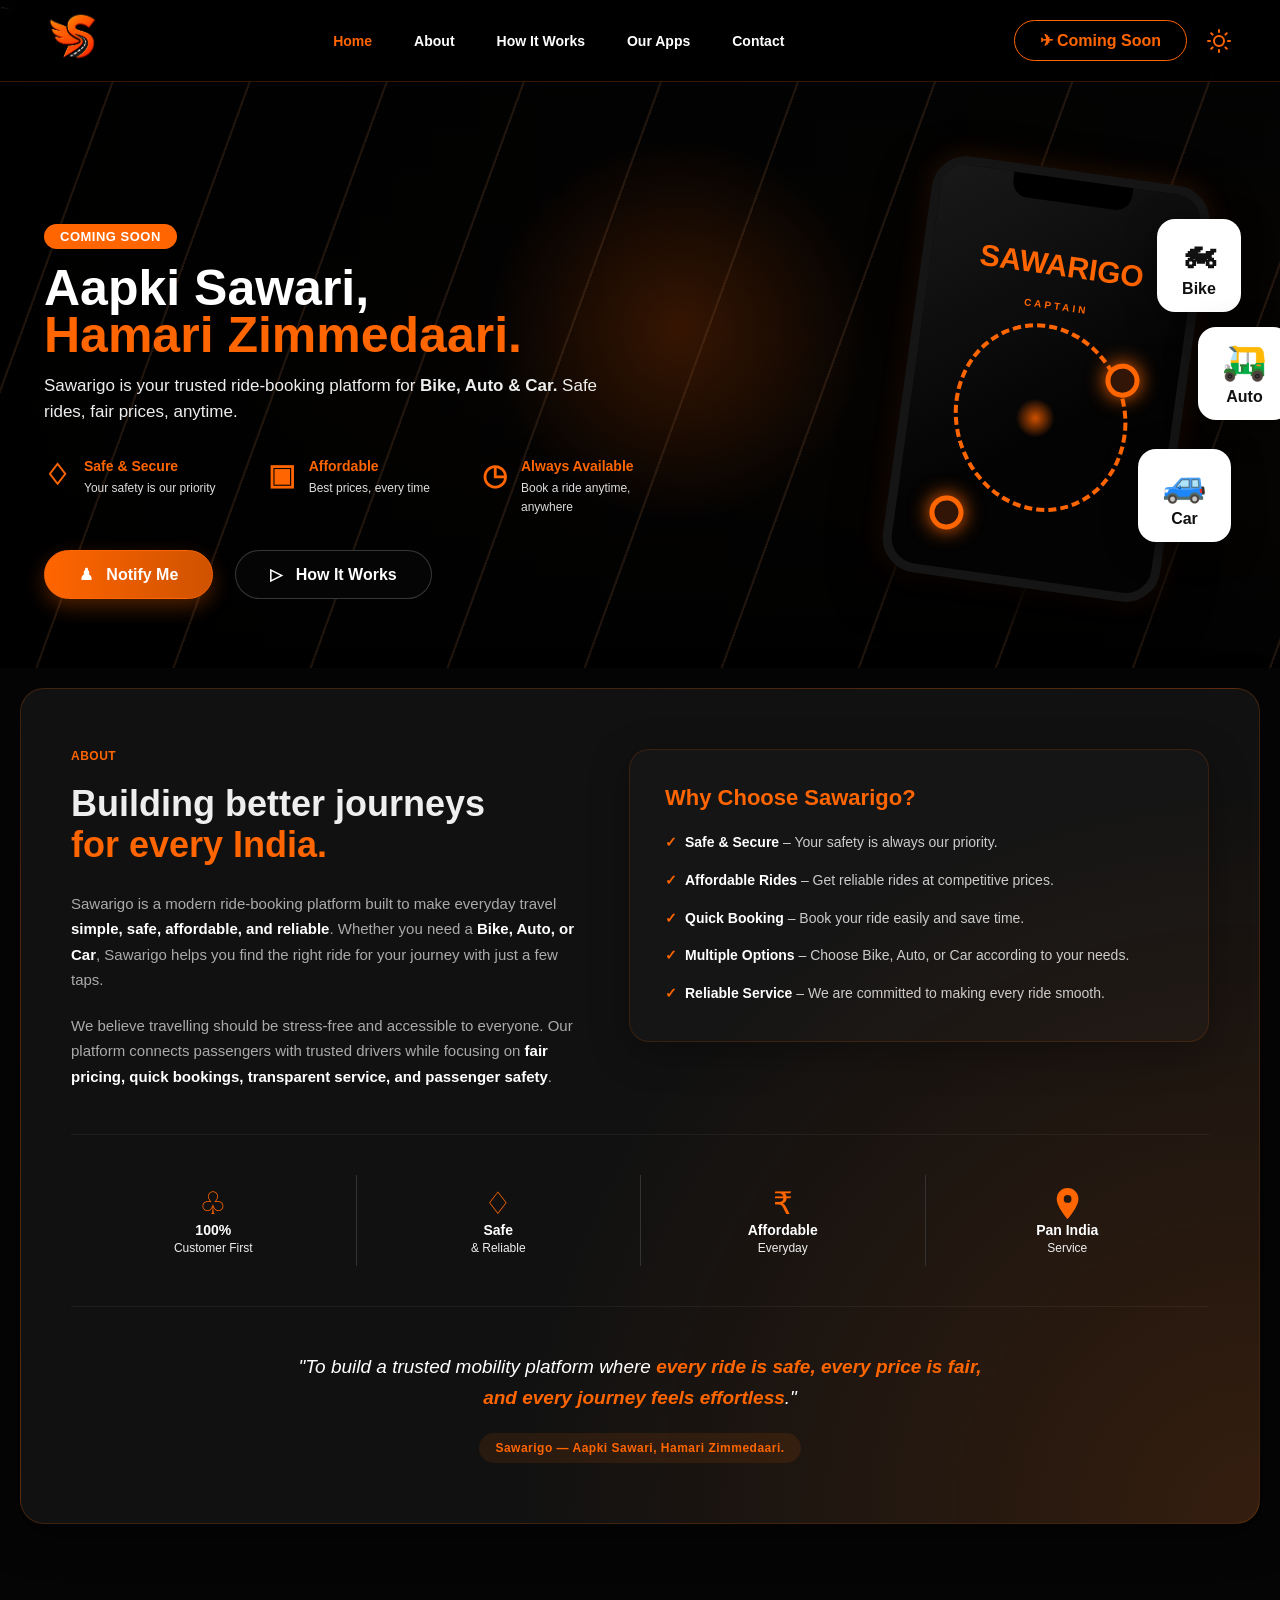
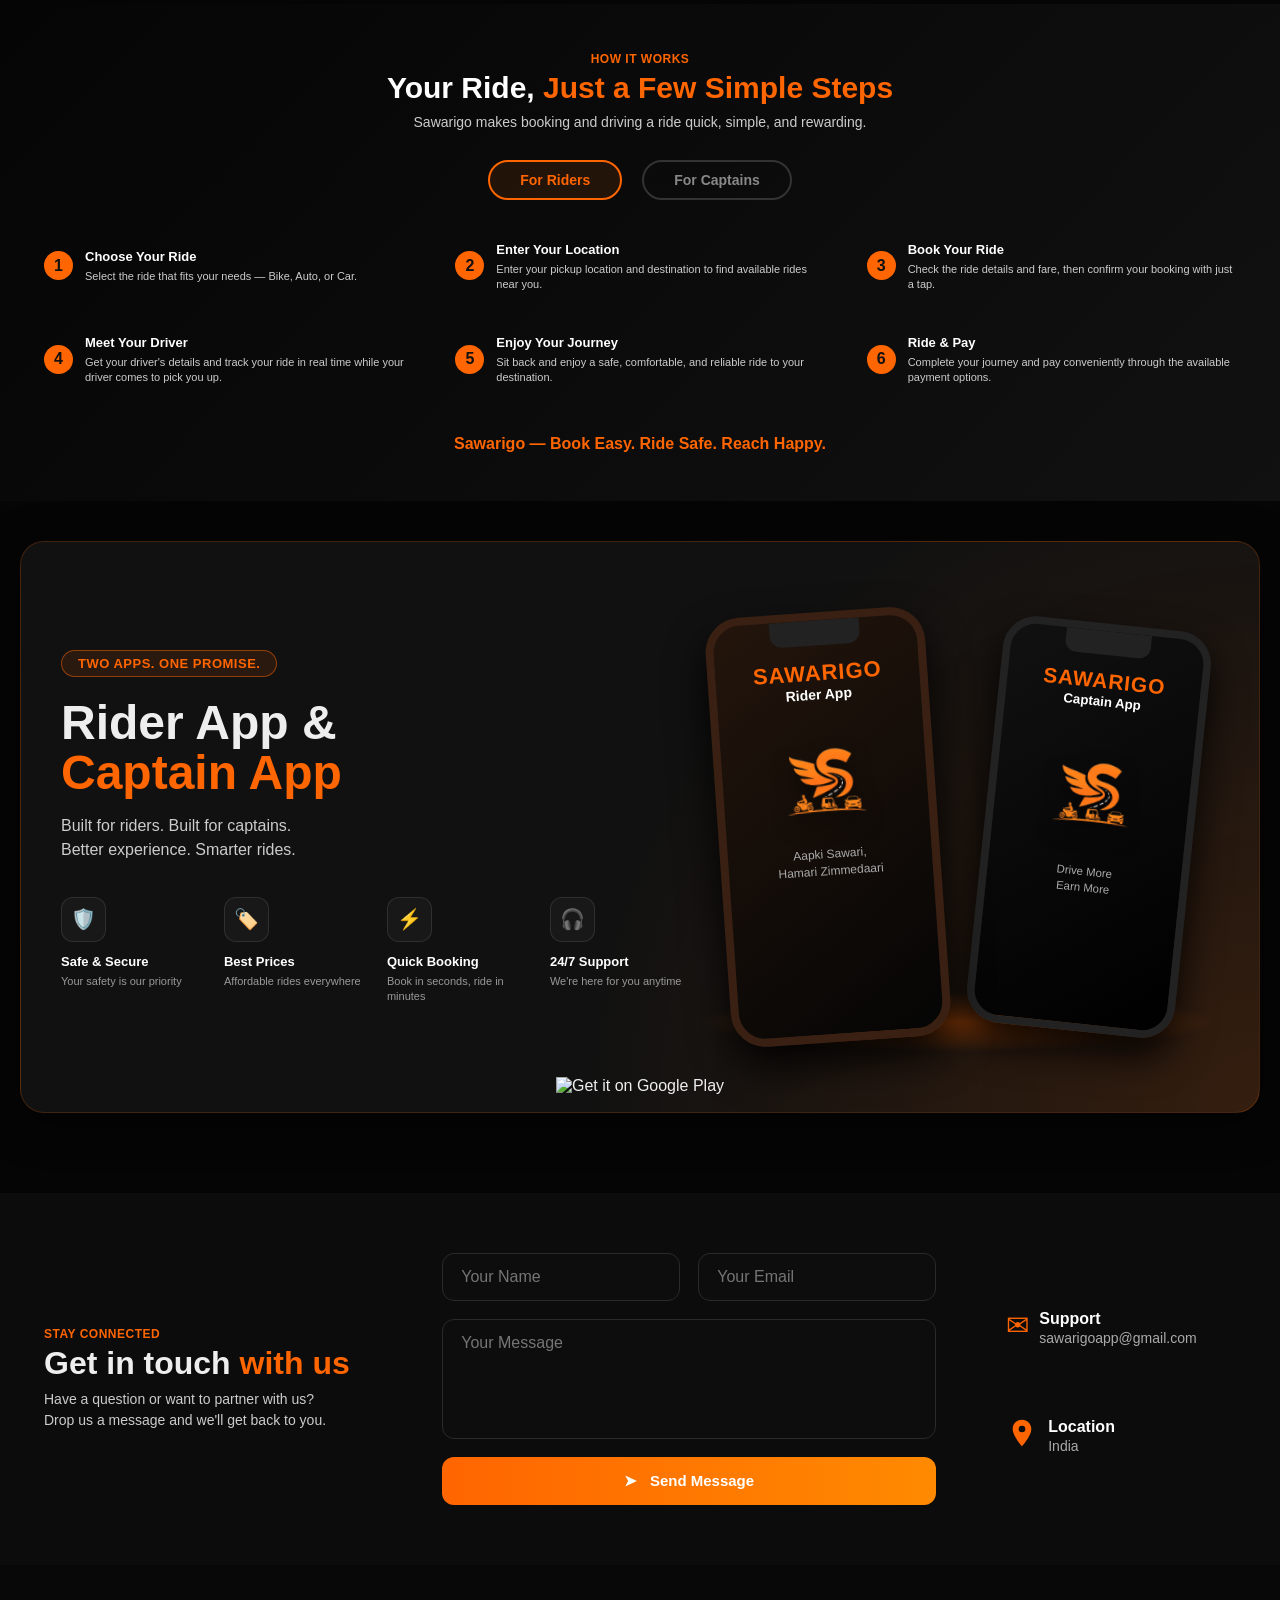
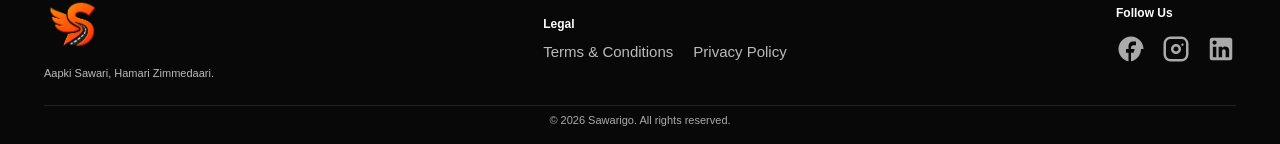
==== commit 33cd5aa8: "feat: add theme toggle button and update navigation and about section styling" ====
--- a/index.html
+++ b/index.html
@@ -15,14 +15,29 @@
         <img src="images/logo.png" alt="Sawarigo Captain" class="brand-logo" />
       </a>
       <div class="navlinks" id="navlinks">
-        <a href="#home" onclick="toggleMenu()">Home</a>
+        <a href="#home" class="active" onclick="toggleMenu()">Home</a>
         <a href="#about" onclick="toggleMenu()">About</a>
         <a href="#how" onclick="toggleMenu()">How It Works</a>
         <a href="#apps" onclick="toggleMenu()">Our Apps</a>
         <a href="#contact" onclick="toggleMenu()">Contact</a>
       </div>
       <div class="nav-right">
+
         <a class="nav-cta" href="#contact">✈ Coming Soon</a>
+        <button id="theme-toggle" class="theme-toggle" onclick="toggleTheme()" aria-label="Toggle Theme">
+          <svg width="24" height="24" viewBox="0 0 24 24" fill="none" stroke="currentColor" stroke-width="2"
+            stroke-linecap="round" stroke-linejoin="round">
+            <circle cx="12" cy="12" r="5"></circle>
+            <line x1="12" y1="1" x2="12" y2="3"></line>
+            <line x1="12" y1="21" x2="12" y2="23"></line>
+            <line x1="4.22" y1="4.22" x2="5.64" y2="5.64"></line>
+            <line x1="18.36" y1="18.36" x2="19.78" y2="19.78"></line>
+            <line x1="1" y1="12" x2="3" y2="12"></line>
+            <line x1="21" y1="12" x2="23" y2="12"></line>
+            <line x1="4.22" y1="19.78" x2="5.64" y2="18.36"></line>
+            <line x1="18.36" y1="5.64" x2="19.78" y2="4.22"></line>
+          </svg>
+        </button>
         <div class="hamburger" onclick="toggleMenu()">
           <span></span><span></span><span></span>
         </div>
@@ -71,48 +86,83 @@
 
     <section class="app-redesign" style="padding-top:20px; padding-bottom:80px; background:#050505;" id="about">
       <div class="container apps-container" style="padding: 60px 50px; display: block;">
-        <div style="display:flex; justify-content:space-between; align-items:flex-start; margin-bottom: 45px; gap: 50px; flex-wrap: wrap;">
+        <div
+          style="display:flex; justify-content:space-between; align-items:flex-start; margin-bottom: 45px; gap: 50px; flex-wrap: wrap;">
           <!-- LEFT SIDE: Header & Intro -->
           <div style="flex: 1; min-width: 300px;">
-            <div class="pill eyebrow" style="display:inline-block; width:80px; height:8px; padding:0; border-radius:4px; margin-bottom:20px;"></div>
-            <h2 style="font-size: 36px; line-height: 1.15; margin-bottom: 25px;">Building better journeys<br><span>for every India.</span></h2>
-            <p style="color:#aaa; font-size:15px; line-height:1.7; margin-bottom: 20px;">Sawarigo is a modern ride-booking platform built to make everyday travel <strong style="color:#fff;">simple, safe, affordable, and reliable</strong>. Whether you need a <strong style="color:#fff;">Bike, Auto, or Car</strong>, Sawarigo helps you find the right ride for your journey with just a few taps.</p>
-            <p style="color:#aaa; font-size:15px; line-height:1.7;">We believe travelling should be stress-free and accessible to everyone. Our platform connects passengers with trusted drivers while focusing on <strong style="color:#fff;">fair pricing, quick bookings, transparent service, and passenger safety</strong>.</p>
-          </div>
-          
+            <div class="eyebrow" style="margin-bottom:20px; text-transform:uppercase;">
+              about
+            </div>
+            <h2 style="font-size: 36px; line-height: 1.15; margin-bottom: 25px;">Building better journeys<br><span>for
+                every India.</span></h2>
+            <p style="color:#aaa; font-size:15px; line-height:1.7; margin-bottom: 20px;">Sawarigo is a modern
+              ride-booking platform built to make everyday travel <strong style="color:#fff;">simple, safe, affordable,
+                and reliable</strong>. Whether you need a <strong style="color:#fff;">Bike, Auto, or Car</strong>,
+              Sawarigo helps you find the right ride for your journey with just a few taps.</p>
+            <p style="color:#aaa; font-size:15px; line-height:1.7;">We believe travelling should be stress-free and
+              accessible to everyone. Our platform connects passengers with trusted drivers while focusing on <strong
+                style="color:#fff;">fair pricing, quick bookings, transparent service, and passenger safety</strong>.
+            </p>
+          </div>
+
           <!-- RIGHT SIDE: Why Choose Us Box -->
-          <div style="flex: 1; min-width: 300px; background: rgba(255,255,255,0.02); border: 1px solid rgba(255,101,0,0.15); border-radius: 20px; padding: 35px; box-shadow: 0 10px 40px rgba(0,0,0,0.3);">
-            <h3 style="color:var(--orange); font-size:22px; margin-bottom:20px; font-weight:900;">Why Choose Sawarigo?</h3>
+          <div
+            style="flex: 1; min-width: 300px; background: rgba(255,255,255,0.02); border: 1px solid rgba(255,101,0,0.15); border-radius: 20px; padding: 35px; box-shadow: 0 10px 40px rgba(0,0,0,0.3);">
+            <h3 style="color:var(--orange); font-size:22px; margin-bottom:20px; font-weight:900;">Why Choose Sawarigo?
+            </h3>
             <ul style="list-style:none; padding:0; margin:0; color:#ccc; font-size: 14px; line-height: 1.7;">
-              <li style="margin-bottom:14px;"><span style="color:var(--orange); margin-right:8px; font-weight:bold;">✓</span><strong style="color:#fff;">Safe &amp; Secure</strong> – Your safety is always our priority.</li>
-              <li style="margin-bottom:14px;"><span style="color:var(--orange); margin-right:8px; font-weight:bold;">✓</span><strong style="color:#fff;">Affordable Rides</strong> – Get reliable rides at competitive prices.</li>
-              <li style="margin-bottom:14px;"><span style="color:var(--orange); margin-right:8px; font-weight:bold;">✓</span><strong style="color:#fff;">Quick Booking</strong> – Book your ride easily and save time.</li>
-              <li style="margin-bottom:14px;"><span style="color:var(--orange); margin-right:8px; font-weight:bold;">✓</span><strong style="color:#fff;">Multiple Options</strong> – Choose Bike, Auto, or Car according to your needs.</li>
-              <li><span style="color:var(--orange); margin-right:8px; font-weight:bold;">✓</span><strong style="color:#fff;">Reliable Service</strong> – We are committed to making every ride smooth.</li>
+              <li style="margin-bottom:14px;"><span
+                  style="color:var(--orange); margin-right:8px; font-weight:bold;">✓</span><strong
+                  style="color:#fff;">Safe &amp; Secure</strong> – Your safety is always our priority.</li>
+              <li style="margin-bottom:14px;"><span
+                  style="color:var(--orange); margin-right:8px; font-weight:bold;">✓</span><strong
+                  style="color:#fff;">Affordable Rides</strong> – Get reliable rides at competitive prices.</li>
+              <li style="margin-bottom:14px;"><span
+                  style="color:var(--orange); margin-right:8px; font-weight:bold;">✓</span><strong
+                  style="color:#fff;">Quick Booking</strong> – Book your ride easily and save time.</li>
+              <li style="margin-bottom:14px;"><span
+                  style="color:var(--orange); margin-right:8px; font-weight:bold;">✓</span><strong
+                  style="color:#fff;">Multiple Options</strong> – Choose Bike, Auto, or Car according to your needs.
+              </li>
+              <li><span style="color:var(--orange); margin-right:8px; font-weight:bold;">✓</span><strong
+                  style="color:#fff;">Reliable Service</strong> – We are committed to making every ride smooth.</li>
             </ul>
           </div>
         </div>
-        
+
         <!-- MIDDLE: Stats Row -->
-        <div class="stats" style="border-top: 1px solid rgba(255,255,255,0.05); border-bottom: 1px solid rgba(255,255,255,0.05); padding: 40px 0; margin-bottom:45px;">
+        <div class="stats"
+          style="border-top: 1px solid rgba(255,255,255,0.05); border-bottom: 1px solid rgba(255,255,255,0.05); padding: 40px 0; margin-bottom:45px;">
           <div class="stat" style="border-left:none;">
-            <div class="big" style="color:var(--orange);">♧</div><b style="color:#fff;">100%</b><small>Customer First</small>
+            <div class="big" style="color:var(--orange);">♧</div><b style="color:#fff;">100%</b><small>Customer
+              First</small>
           </div>
           <div class="stat">
-            <div class="big" style="color:var(--orange);">♢</div><b style="color:#fff;">Safe</b><small>&amp; Reliable</small>
+            <div class="big" style="color:var(--orange);">♢</div><b style="color:#fff;">Safe</b><small>&amp;
+              Reliable</small>
           </div>
           <div class="stat">
-            <div class="big" style="color:var(--orange);">₹</div><b style="color:#fff;">Affordable</b><small>Everyday</small>
+            <div class="big" style="color:var(--orange);">₹</div><b
+              style="color:#fff;">Affordable</b><small>Everyday</small>
           </div>
           <div class="stat">
-            <div class="big" style="color:var(--orange);">⌖</div><b style="color:#fff;">Pan India</b><small>Service</small>
+            <div class="big" style="color:var(--orange); display:flex; justify-content:center;"><svg width="1.2em"
+                height="1.2em" viewBox="0 0 24 24" fill="currentColor">
+                <path
+                  d="M12 2C8.13 2 5 5.13 5 9c0 5.25 7 13 7 13s7-7.75 7-13c0-3.87-3.13-7-7-7zm0 9.5a2.5 2.5 0 0 1 0-5 2.5 2.5 0 0 1 0 5z" />
+              </svg></div><b style="color:#fff;">Pan
+              India</b><small>Service</small>
           </div>
         </div>
 
         <!-- BOTTOM: Vision Quote -->
         <div style="text-align:center;">
-          <p style="font-size: 19px; color: #fff; font-style: italic; max-width: 700px; margin: 0 auto 20px; line-height: 1.6;">"To build a trusted mobility platform where <strong style="color:var(--orange);">every ride is safe, every price is fair, and every journey feels effortless</strong>."</p>
-          <div class="pill eyebrow" style="display:inline-block; background:rgba(255,106,0,0.1); padding: 8px 16px;">Sawarigo — Aapki Sawari, Hamari Zimmedaari.</div>
+          <p
+            style="font-size: 19px; color: #fff; font-style: italic; max-width: 700px; margin: 0 auto 20px; line-height: 1.6;">
+            "To build a trusted mobility platform where <strong style="color:var(--orange);">every ride is safe, every
+              price is fair, and every journey feels effortless</strong>."</p>
+          <div class="pill eyebrow" style="display:inline-block; background:rgba(255,106,0,0.1); padding: 8px 16px;">
+            Sawarigo — Aapki Sawari, Hamari Zimmedaari.</div>
         </div>
       </div>
     </section>
@@ -274,14 +324,9 @@
         </div>
 
         <div class="apps-footer">
-          <div class="store-btn">
-            <span class="play-icon" style="color:#4caf50;">▶</span>
-            <div class="store-text">
-              <small>GET IT ON</small>
-              <strong>Google Play</strong>
-              <small class="coming-soon">(COMING SOON)</small>
-            </div>
-          </div>
+          <a href="#">
+            <img alt="Get it on Google Play" src="https://play.google.com/intl/en_us/badges/static/images/badges/en_badge_web_generic.png" height="70" style="display: block;" />
+          </a>
         </div>
       </div>
     </section>
@@ -293,12 +338,22 @@
           <p>Have a question or want to partner with us?<br>Drop us a message and we'll get back to you.</p>
         </div>
         <form onsubmit="event.preventDefault(); alert('Thanks! We will get back to you.');">
-          <input placeholder="Your Name" required><input type="email" placeholder="Your Email" required><input
-            placeholder="Subject"><textarea placeholder="Your Message"></textarea><button>➤ &nbsp; Send Message</button>
+          <input placeholder="Your Name" required><input type="email" placeholder="Your Email" required><textarea placeholder="Your Message"></textarea><button>➤ &nbsp; Send Message</button>
         </form>
         <div class="details">
-          <div style="display:flex; align-items:center; gap:10px;"><span style="font-size: 28px; color: var(--orange);">✉</span> <div><b style="display:block; font-size:16px;">Support</b><span style="font-size:14px;">sawarigoapp@gmail.com</span></div></div>
-          <div style="display:flex; align-items:center; gap:10px;"><span style="font-size: 32px; color: var(--orange);">⌖</span> <div><b style="display:block; font-size:16px;">Location</b><span style="font-size:14px;">India</span></div></div>
+          <div style="display:flex; align-items:center; gap:10px;"><span
+              style="font-size: 28px; color: var(--orange);">✉</span>
+            <div><b style="display:block; font-size:16px;">Support</b><span
+                style="font-size:14px;">sawarigoapp@gmail.com</span></div>
+          </div>
+          <div style="display:flex; align-items:center; gap:10px;"><span
+              style="font-size: 32px; color: var(--orange); display:flex;"><svg width="1em" height="1em"
+                viewBox="0 0 24 24" fill="currentColor">
+                <path
+                  d="M12 2C8.13 2 5 5.13 5 9c0 5.25 7 13 7 13s7-7.75 7-13c0-3.87-3.13-7-7-7zm0 9.5a2.5 2.5 0 0 1 0-5 2.5 2.5 0 0 1 0 5z" />
+              </svg></span>
+            <div><b style="display:block; font-size:16px;">Location</b><span style="font-size:14px;">India</span></div>
+          </div>
         </div>
       </div>
     </section>
@@ -313,21 +368,37 @@
         <div>
           <h4>Legal</h4>
           <div style="display:flex; gap: 20px; align-items:center;">
-            <a href="terms.html" style="font-size:15px; display:inline-block; margin-bottom:0;">Terms &amp; Conditions</a>
+            <a href="terms.html" style="font-size:15px; display:inline-block; margin-bottom:0;">Terms &amp;
+              Conditions</a>
             <a href="#" style="font-size:15px; display:inline-block; margin-bottom:0;">Privacy Policy</a>
           </div>
         </div>
         <div>
           <h4>Follow Us</h4>
           <div style="display:flex; gap: 15px; margin-top:10px;">
-            <a href="https://www.facebook.com/profile.php?id=61592310495691" target="_blank" rel="noopener noreferrer" style="color:#aaa; transition:color 0.3s;" title="Facebook" onmouseover="this.style.color='#ff6500'" onmouseout="this.style.color='#aaa'">
-              <svg width="30" height="30" fill="currentColor" viewBox="0 0 24 24"><path d="M22 12c0-5.52-4.48-10-10-10S2 6.48 2 12c0 4.84 3.44 8.87 8 9.8V15H8v-3h2V9.5C10 7.57 11.57 6 13.5 6H16v3h-2c-1.1 0-2 .9-2 2v1h3l-1 3h-2v6.8c4.56-.93 8-4.96 8-9.8z"/></svg>
+            <a href="https://www.facebook.com/profile.php?id=61592310495691" target="_blank" rel="noopener noreferrer"
+              style="color:#aaa; transition:color 0.3s;" title="Facebook" onmouseover="this.style.color='#ff6500'"
+              onmouseout="this.style.color='#aaa'">
+              <svg width="30" height="30" fill="currentColor" viewBox="0 0 24 24">
+                <path
+                  d="M22 12c0-5.52-4.48-10-10-10S2 6.48 2 12c0 4.84 3.44 8.87 8 9.8V15H8v-3h2V9.5C10 7.57 11.57 6 13.5 6H16v3h-2c-1.1 0-2 .9-2 2v1h3l-1 3h-2v6.8c4.56-.93 8-4.96 8-9.8z" />
+              </svg>
             </a>
-            <a href="https://www.instagram.com/sawarigoapp?igsh=bjBlOHJobzJ2OWxv&igsi=bjBlOHJobzJ2OWxv&utm_source=qr" target="_blank" rel="noopener noreferrer" style="color:#aaa; transition:color 0.3s;" title="Instagram" onmouseover="this.style.color='#ff6500'" onmouseout="this.style.color='#aaa'">
-              <svg width="30" height="30" fill="currentColor" viewBox="0 0 24 24"><path d="M7.8 2h8.4C19.4 2 22 4.6 22 7.8v8.4a5.8 5.8 0 0 1-5.8 5.8H7.8C4.6 22 2 19.4 2 16.2V7.8A5.8 5.8 0 0 1 7.8 2zm-.2 2A3.6 3.6 0 0 0 4 7.6v8.8C4 18.4 5.6 20 7.6 20h8.8a3.6 3.6 0 0 0 3.6-3.6V7.6C20 5.6 18.4 4 16.4 4H7.6zm4.4 4c2.2 0 4 1.8 4 4s-1.8 4-4 4-4-1.8-4-4 1.8-4 4-4zm0 2c-1.1 0-2 .9-2 2s.9 2 2 2 2-.9 2-2-.9-2-2-2zm5.2-2.4c.5 0 .9.4.9.9s-.4.9-.9.9-.9-.4-.9-.9.4-.9.9-.9z"/></svg>
+            <a href="https://www.instagram.com/sawarigoapp?igsh=bjBlOHJobzJ2OWxv&igsi=bjBlOHJobzJ2OWxv&utm_source=qr"
+              target="_blank" rel="noopener noreferrer" style="color:#aaa; transition:color 0.3s;" title="Instagram"
+              onmouseover="this.style.color='#ff6500'" onmouseout="this.style.color='#aaa'">
+              <svg width="30" height="30" fill="currentColor" viewBox="0 0 24 24">
+                <path
+                  d="M7.8 2h8.4C19.4 2 22 4.6 22 7.8v8.4a5.8 5.8 0 0 1-5.8 5.8H7.8C4.6 22 2 19.4 2 16.2V7.8A5.8 5.8 0 0 1 7.8 2zm-.2 2A3.6 3.6 0 0 0 4 7.6v8.8C4 18.4 5.6 20 7.6 20h8.8a3.6 3.6 0 0 0 3.6-3.6V7.6C20 5.6 18.4 4 16.4 4H7.6zm4.4 4c2.2 0 4 1.8 4 4s-1.8 4-4 4-4-1.8-4-4 1.8-4 4-4zm0 2c-1.1 0-2 .9-2 2s.9 2 2 2 2-.9 2-2-.9-2-2-2zm5.2-2.4c.5 0 .9.4.9.9s-.4.9-.9.9-.9-.4-.9-.9.4-.9.9-.9z" />
+              </svg>
             </a>
-            <a href="https://www.linkedin.com/in/sawari-go-8b6584426/" target="_blank" rel="noopener noreferrer" style="color:#aaa; transition:color 0.3s;" title="LinkedIn" onmouseover="this.style.color='#ff6500'" onmouseout="this.style.color='#aaa'">
-              <svg width="30" height="30" fill="currentColor" viewBox="0 0 24 24"><path d="M19 3a2 2 0 0 1 2 2v14a2 2 0 0 1-2 2H5a2 2 0 0 1-2-2V5a2 2 0 0 1 2-2h14m-.5 15.5v-5.3a3.26 3.26 0 0 0-3.26-3.26c-.85 0-1.84.52-2.32 1.3v-1.11h-2.79v8.37h2.79v-4.93c0-.77.62-1.4 1.39-1.4a1.4 1.4 0 0 1 1.4 1.4v4.93h2.79M6.88 8.56a1.68 1.68 0 0 0 1.68-1.68c0-.93-.75-1.69-1.68-1.69a1.69 1.69 0 0 0-1.69 1.69c0 .93.76 1.68 1.69 1.68m1.39 9.94v-8.37H5.5v8.37h2.77z"/></svg>
+            <a href="https://www.linkedin.com/in/sawari-go-8b6584426/" target="_blank" rel="noopener noreferrer"
+              style="color:#aaa; transition:color 0.3s;" title="LinkedIn" onmouseover="this.style.color='#ff6500'"
+              onmouseout="this.style.color='#aaa'">
+              <svg width="30" height="30" fill="currentColor" viewBox="0 0 24 24">
+                <path
+                  d="M19 3a2 2 0 0 1 2 2v14a2 2 0 0 1-2 2H5a2 2 0 0 1-2-2V5a2 2 0 0 1 2-2h14m-.5 15.5v-5.3a3.26 3.26 0 0 0-3.26-3.26c-.85 0-1.84.52-2.32 1.3v-1.11h-2.79v8.37h2.79v-4.93c0-.77.62-1.4 1.39-1.4a1.4 1.4 0 0 1 1.4 1.4v4.93h2.79M6.88 8.56a1.68 1.68 0 0 0 1.68-1.68c0-.93-.75-1.69-1.68-1.69a1.69 1.69 0 0 0-1.69 1.69c0 .93.76 1.68 1.69 1.68m1.39 9.94v-8.37H5.5v8.37h2.77z" />
+              </svg>
             </a>
           </div>
         </div>
@@ -336,6 +407,31 @@
     </div>
   </footer>
   <script>
+    function updateThemeUI(isLightMode) {
+      const toggleBtn = document.getElementById('theme-toggle');
+      if (!toggleBtn) return;
+      if (isLightMode) {
+        toggleBtn.innerHTML = `<svg width="24" height="24" viewBox="0 0 24 24" fill="none" stroke="currentColor" stroke-width="2" stroke-linecap="round" stroke-linejoin="round"><path d="M21 12.79A9 9 0 1 1 11.21 3 7 7 0 0 0 21 12.79z"></path></svg>`;
+      } else {
+        toggleBtn.innerHTML = `<svg width="24" height="24" viewBox="0 0 24 24" fill="none" stroke="currentColor" stroke-width="2" stroke-linecap="round" stroke-linejoin="round"><circle cx="12" cy="12" r="5"></circle><line x1="12" y1="1" x2="12" y2="3"></line><line x1="12" y1="21" x2="12" y2="23"></line><line x1="4.22" y1="4.22" x2="5.64" y2="5.64"></line><line x1="18.36" y1="18.36" x2="19.78" y2="19.78"></line><line x1="1" y1="12" x2="3" y2="12"></line><line x1="21" y1="12" x2="23" y2="12"></line><line x1="4.22" y1="19.78" x2="5.64" y2="18.36"></line><line x1="18.36" y1="5.64" x2="19.78" y2="4.22"></line></svg>`;
+      }
+    }
+
+    // Theme toggle initialization
+    if (localStorage.getItem('theme') === 'light') {
+      document.body.classList.add('light-mode');
+    }
+    document.addEventListener('DOMContentLoaded', () => {
+      updateThemeUI(document.body.classList.contains('light-mode'));
+    });
+
+    function toggleTheme() {
+      document.body.classList.toggle('light-mode');
+      const isLightMode = document.body.classList.contains('light-mode');
+      localStorage.setItem('theme', isLightMode ? 'light' : 'dark');
+      updateThemeUI(isLightMode);
+    }
+
     function toggleMenu() {
       document.getElementById('navlinks').classList.toggle('active');
     }
@@ -346,7 +442,7 @@
       btns[0].classList.toggle('active', type === 'rider');
       btns[1].classList.toggle('active', type === 'captain');
     }
-    
+
     // ScrollSpy implementation for Active tab highlighting
     const sections = document.querySelectorAll("section[id]");
     window.addEventListener("scroll", () => {
@@ -386,7 +482,7 @@
       window.scrollTo({ top: 0, behavior: 'smooth' });
     }
   </script>
-  
+
   <div id="scrollTopBtn" class="scroll-top" onclick="scrollToTop()">
     ⇡
   </div>
--- a/style.css
+++ b/style.css
@@ -160,3 +160,78 @@
 .scroll-top { position: fixed; bottom: -60px; right: 30px; background: var(--orange); color: #fff; width: 50px; height: 50px; border-radius: 50%; display: grid; place-items: center; font-size: 24px; cursor: pointer; z-index: 10000; transition: all 0.4s; box-shadow: 0 4px 15px rgba(255, 101, 0, 0.4); opacity: 0; pointer-events: none; }
 .scroll-top.visible { bottom: 30px; opacity: 1; pointer-events: auto; }
 .scroll-top:hover { transform: translateY(-5px); background: #fff; color: var(--orange); }
+
+.theme-toggle { display: flex; align-items: center; gap: 8px; background: transparent; border: none; font-size: 16px; font-weight: 800; cursor: pointer; padding: 5px; transition: transform 0.3s; color: var(--orange); }
+.theme-toggle:hover { transform: scale(1.05); }
+body.light-mode .theme-toggle { color: var(--orange); }
+
+/* --- Light Mode Overrides --- */
+body.light-mode { background: #FFF9F4; color: #171717; --orange: #FF6B00; --orange2: #E85D00; }
+body.light-mode header { background: rgba(255, 249, 244, 0.92); border-bottom: 1px solid #EDE1D8; }
+body.light-mode .navlinks { background: #FFF9F4; }
+@media(max-width:900px){ body.light-mode .navlinks { background: rgba(255, 249, 244, 0.98); } }
+body.light-mode .navlinks a { color: #555555; }
+body.light-mode .navlinks a:hover, body.light-mode .navlinks a.active { color: var(--orange); }
+body.light-mode .hamburger span { background: #171717; }
+body.light-mode .brand-logo { filter: invert(1) hue-rotate(180deg) brightness(1.2) contrast(1.2); mix-blend-mode: multiply; }
+
+body.light-mode .hero { background: #FFF9F4; }
+body.light-mode .hero:before { opacity: 1; background: repeating-linear-gradient(110deg, transparent 0 90px, rgba(255, 107, 0, 0.07) 91px 92px); }
+body.light-mode .hero-copy > p { color: #555555; }
+body.light-mode .btn.primary { box-shadow: 0 8px 20px rgba(255, 107, 0, 0.25); }
+body.light-mode .btn.secondary { background: #FFFFFF; color: #171717; border: 1px solid #EDE1D8; box-shadow: 0 4px 10px rgba(0,0,0,0.03); }
+body.light-mode .btn.secondary:hover { background: #FFF9F4; border-color: #FF6B00; }
+
+body.light-mode .phone { background: #0a0a0a; border: 9px solid #FFFFFF; box-shadow: 0 0 0 1px #EDE1D8, 0 20px 40px rgba(0,0,0,0.08), 0 0 35px rgba(255,107,0,0.15); }
+body.light-mode .phone:before { background: #FFFFFF; border: 1px solid #EDE1D8; border-top: none; }
+body.light-mode .ride-card { background: #FFFFFF; color: #171717; border: 1px solid #EDE1D8; box-shadow: 0 8px 24px rgba(0,0,0,0.06); transition: all 0.3s; }
+body.light-mode .ride-card:hover { border-color: var(--orange); box-shadow: 0 8px 24px rgba(255,107,0,0.15); }
+
+body.light-mode .app-redesign, body.light-mode .about { background: #FFF9F4 !important; }
+body.light-mode .apps-container { background: #FFFFFF; border-color: #EDE1D8; box-shadow: 0 10px 40px rgba(0,0,0,0.04); }
+body.light-mode .apps-container > div:first-child > div:nth-child(2) { background: #FFFFFF !important; border: 1px solid #EDE1D8 !important; box-shadow: 0 10px 40px rgba(0,0,0,0.04) !important; }
+
+body.light-mode .how { background: #FFF9F4; color: #171717; }
+body.light-mode .how h2, body.light-mode .contact h2 { color: #171717; }
+body.light-mode .tab-btn { border-color: #EDE1D8; color: #555555; background: #FFFFFF; box-shadow: 0 4px 10px rgba(0,0,0,0.02); }
+body.light-mode .tab-btn.active { border-color: var(--orange); color: var(--orange); background: rgba(255,107,0,0.08); }
+body.light-mode .tab-btn:hover:not(.active) { color: #171717; border-color: #ccc; }
+body.light-mode .step p, body.light-mode p { color: #555555; }
+body.light-mode .feature-icon, body.light-mode .step-icon { background: #FFFFFF; border-color: #EDE1D8; }
+body.light-mode .feature-item b { color: #171717; }
+body.light-mode .feature-item small { color: #555555; }
+
+body.light-mode .phone-mockup { background: #0a0a0a !important; border: 8px solid #FFFFFF; box-shadow: 0 0 0 1px #EDE1D8, 0 25px 40px rgba(0,0,0,0.08), 0 0 35px rgba(255,107,0,0.15); }
+body.light-mode .phone-notch { background: #FFFFFF; border: 1px solid #EDE1D8; border-top: none; }
+body.light-mode .phone-mockup small { color: #FFFFFF !important; }
+body.light-mode .phone-mockup p { color: #AAAAAA !important; }
+body.light-mode .phone-mockup strong { color: var(--orange) !important; }
+body.light-mode .apps-mockups img { filter: contrast(1.1) !important; mix-blend-mode: screen !important; }
+
+body.light-mode .store-btn { background: #FFFFFF; border: 1px solid #EDE1D8; box-shadow: 0 10px 25px rgba(0,0,0,0.05); }
+body.light-mode .store-text strong { color: #171717; }
+body.light-mode .store-text small { color: #555555; }
+
+body.light-mode .contact { background: #FFF9F4; }
+body.light-mode input, body.light-mode textarea { background: #FFFFFF; border: 1px solid #EDE1D8; color: #171717; }
+body.light-mode input:focus, body.light-mode textarea:focus { border-color: var(--orange); box-shadow: 0 0 0 4px rgba(255,107,0,0.1); }
+body.light-mode .details b { color: #171717 !important; }
+body.light-mode .details span { color: #555555 !important; }
+
+body.light-mode footer { background: #FFF9F4; color: #171717; border-top: 1px solid #EDE1D8; }
+body.light-mode footer a, body.light-mode footer p { color: #555555; }
+body.light-mode footer h4 { color: #171717; }
+body.light-mode .copyright { border-top-color: #EDE1D8; color: #777777; }
+
+body.light-mode [style*="color:#fff"]:not(.phone-mockup *), body.light-mode [style*="color: #fff"]:not(.phone-mockup *) { color: #171717 !important; }
+body.light-mode [style*="color:#aaa"]:not(.phone-mockup *), body.light-mode [style*="color: #aaa"]:not(.phone-mockup *), 
+body.light-mode [style*="color:#ccc"]:not(.phone-mockup *), body.light-mode [style*="color: #ccc"]:not(.phone-mockup *), 
+body.light-mode [style*="color:#bbb"]:not(.phone-mockup *), body.light-mode [style*="color: #bbb"]:not(.phone-mockup *) { color: #555555 !important; }
+
+body.light-mode .stats { border-color: #EDE1D8 !important; }
+body.light-mode .stats .stat { border-left-color: #EDE1D8 !important; }
+body.light-mode .stat b, body.light-mode .benefit b { color: #171717 !important; }
+body.light-mode .benefit small { color: #555555; }
+body.light-mode footer svg { color: #555555 !important; }
+body.light-mode footer a:hover { color: var(--orange) !important; }
+body.light-mode footer a:hover svg { color: var(--orange) !important; }
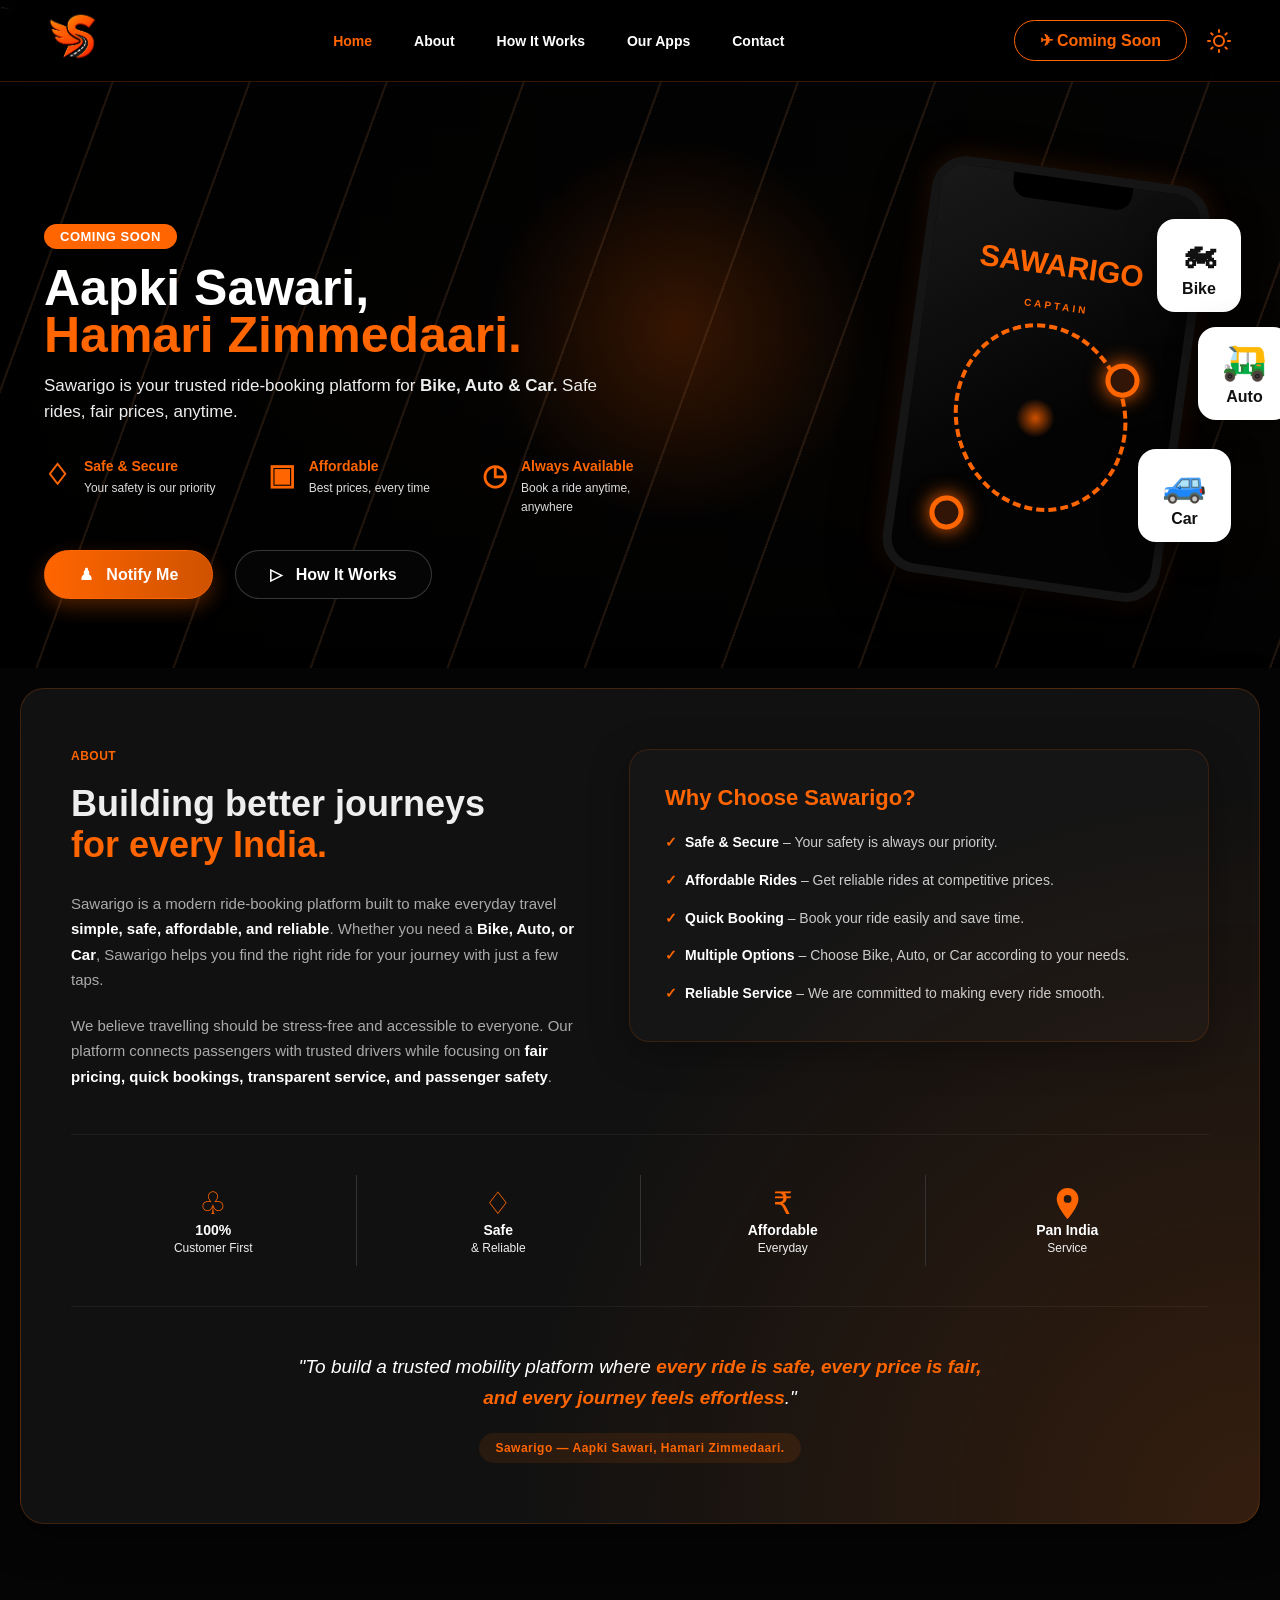
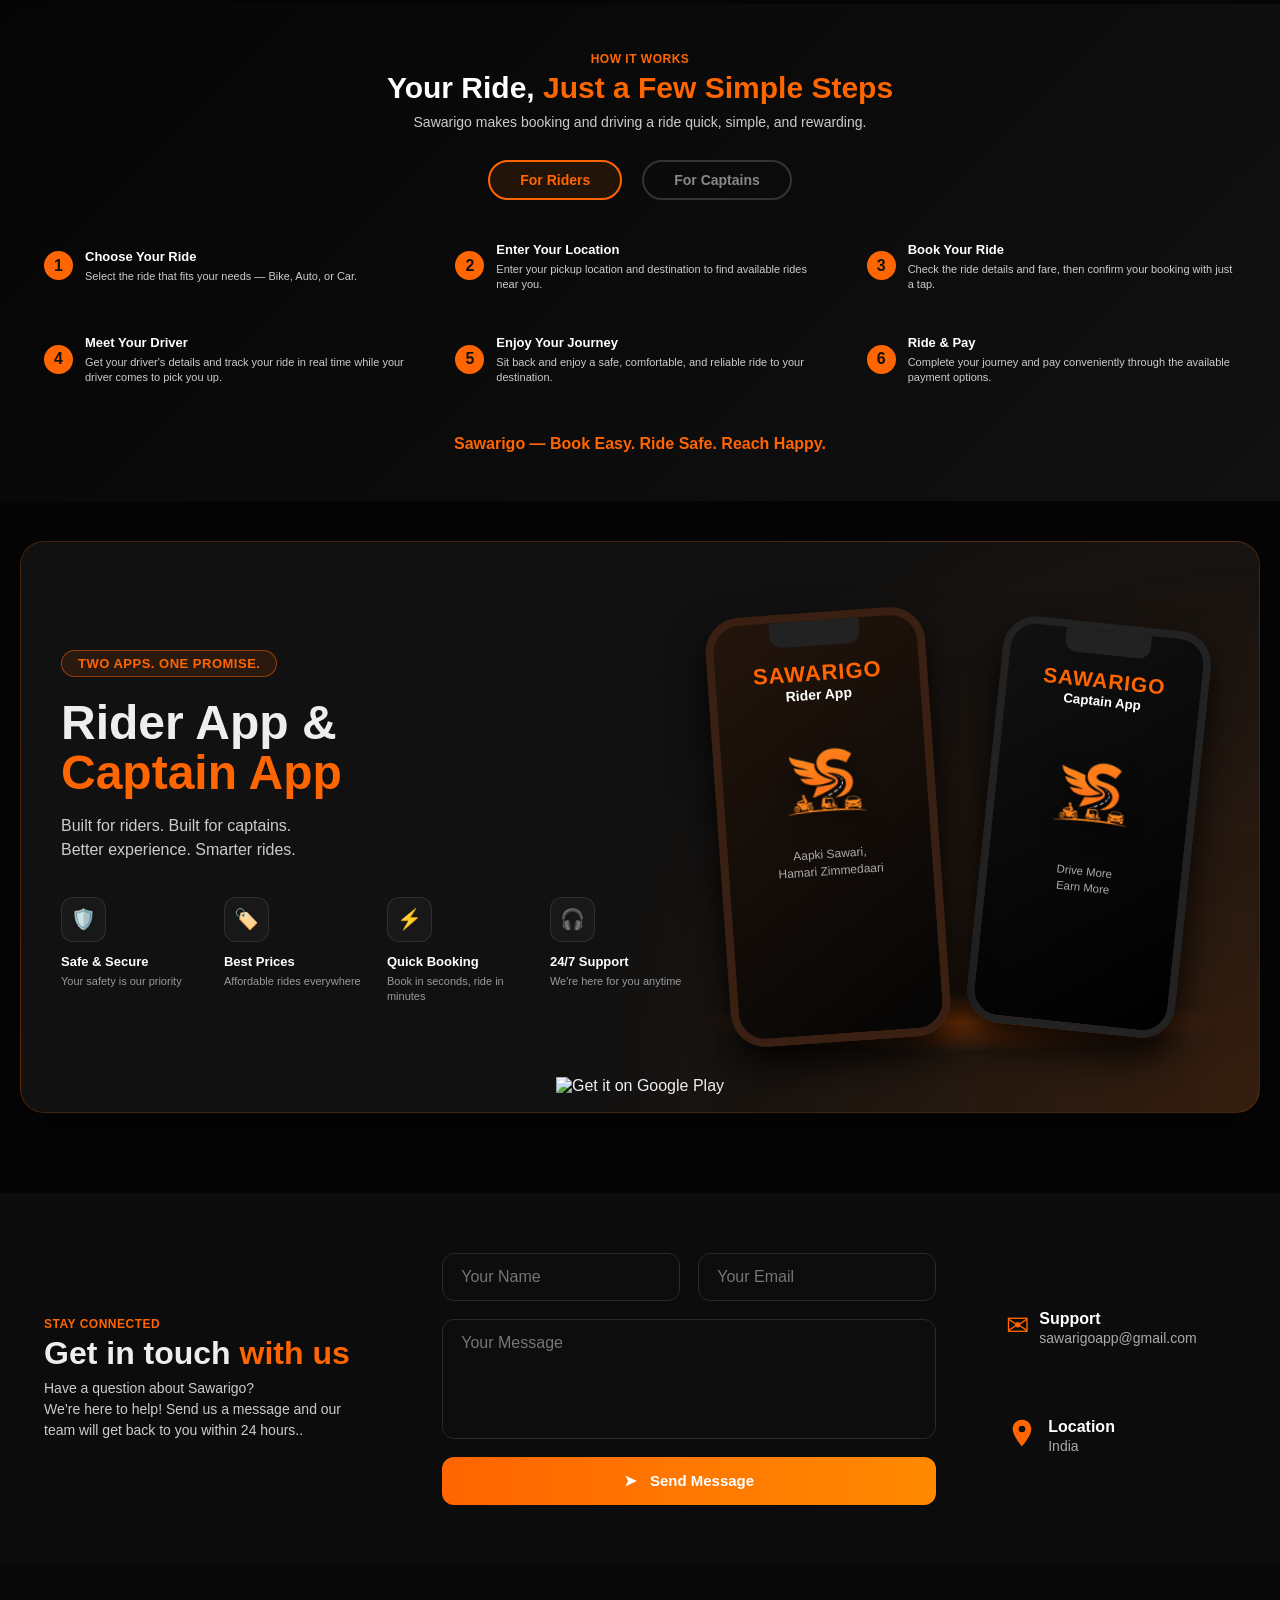
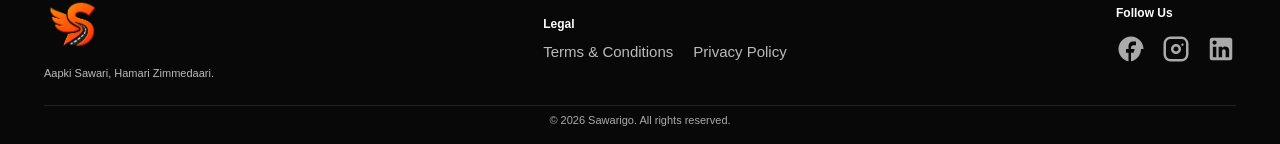
==== commit 4ca7357f: "feat: add dark/light mode toggle and implement privacy policy page" ====
--- a/index.html
+++ b/index.html
@@ -5,6 +5,7 @@
   <meta charset="UTF-8" />
   <meta name="viewport" content="width=device-width, initial-scale=1.0" />
   <title>Sawarigo Captain — Aapki Sawari, Hamari Zimmedaari.</title>
+  <link rel="icon" type="image/png" href="images/logo.png" />
   <link rel="stylesheet" href="style.css" />
 </head>
 
@@ -325,7 +326,9 @@
 
         <div class="apps-footer">
           <a href="#">
-            <img alt="Get it on Google Play" src="https://play.google.com/intl/en_us/badges/static/images/badges/en_badge_web_generic.png" height="70" style="display: block;" />
+            <img alt="Get it on Google Play"
+              src="https://play.google.com/intl/en_us/badges/static/images/badges/en_badge_web_generic.png" height="70"
+              style="display: block;" />
           </a>
         </div>
       </div>
@@ -335,11 +338,82 @@
         <div>
           <div class="eyebrow">STAY CONNECTED</div>
           <h2>Get in touch <span>with us</span></h2>
-          <p>Have a question or want to partner with us?<br>Drop us a message and we'll get back to you.</p>
-        </div>
-        <form onsubmit="event.preventDefault(); alert('Thanks! We will get back to you.');">
-          <input placeholder="Your Name" required><input type="email" placeholder="Your Email" required><textarea placeholder="Your Message"></textarea><button>➤ &nbsp; Send Message</button>
+          <p>Have a question about Sawarigo?<br>We’re here to help! Send us a message and our team will get back to you
+            within 24 hours..</p>
+        </div>
+        <form id="contactForm">
+          <input id="contactName" placeholder="Your Name" required>
+          <input id="contactEmail" type="email" placeholder="Your Email" required>
+          <textarea id="contactMessage" placeholder="Your Message" required></textarea>
+          <button type="submit" id="contactSubmitBtn">➤ &nbsp; Send Message</button>
         </form>
+
+        <div class="custom-popup-overlay" id="customPopup">
+          <div class="custom-popup-box">
+            <div class="custom-popup-icon">🎉</div>
+            <h3>Thanks for Contacting Us!</h3>
+            <p>Your message has been successfully submitted. Our team will review your request and get back to you
+              within 24 hours.</p>
+            <button type="button" onclick="closeCustomPopup()">OK</button>
+          </div>
+        </div>
+
+        <script>
+          function openCustomPopup() {
+            document.getElementById('customPopup').classList.add('show');
+          }
+          function closeCustomPopup() {
+            document.getElementById('customPopup').classList.remove('show');
+          }
+
+          function showToast(message, type = 'success') {
+            const toast = document.createElement('div');
+            toast.className = `toast-msg ${type}`;
+            toast.innerHTML = type === 'success' ? `<span>✅</span> ${message}` : `<span>❌</span> ${message}`;
+            document.body.appendChild(toast);
+
+            setTimeout(() => { toast.classList.add('show'); }, 10);
+
+            setTimeout(() => {
+              toast.classList.remove('show');
+              setTimeout(() => { toast.remove(); }, 300);
+            }, 3000);
+          }
+
+          document.getElementById('contactForm').addEventListener('submit', async function (e) {
+            e.preventDefault();
+            const btn = document.getElementById('contactSubmitBtn');
+            const originalText = btn.innerHTML;
+            btn.innerHTML = '➤ &nbsp; Sending...';
+            btn.disabled = true;
+
+            const payload = {
+              name: document.getElementById('contactName').value,
+              email: document.getElementById('contactEmail').value,
+              message: document.getElementById('contactMessage').value
+            };
+
+            try {
+              const response = await fetch('https://api.sawarigo.in/api/contact', {
+                method: 'POST',
+                headers: { 'Content-Type': 'application/json' },
+                body: JSON.stringify(payload)
+              });
+
+              if (response.ok) {
+                openCustomPopup();
+                document.getElementById('contactForm').reset();
+              } else {
+                showToast('Something went wrong. Please try again later.', 'error');
+              }
+            } catch (error) {
+              showToast('Error connecting to the server. Please check your connection.', 'error');
+            } finally {
+              btn.innerHTML = originalText;
+              btn.disabled = false;
+            }
+          });
+        </script>
         <div class="details">
           <div style="display:flex; align-items:center; gap:10px;"><span
               style="font-size: 28px; color: var(--orange);">✉</span>
@@ -370,7 +444,7 @@
           <div style="display:flex; gap: 20px; align-items:center;">
             <a href="terms.html" style="font-size:15px; display:inline-block; margin-bottom:0;">Terms &amp;
               Conditions</a>
-            <a href="#" style="font-size:15px; display:inline-block; margin-bottom:0;">Privacy Policy</a>
+            <a href="privacy.html" style="font-size:15px; display:inline-block; margin-bottom:0;">Privacy Policy</a>
           </div>
         </div>
         <div>
--- a/style.css
+++ b/style.css
@@ -175,7 +175,9 @@
 body.light-mode .hamburger span { background: #171717; }
 body.light-mode .brand-logo { filter: invert(1) hue-rotate(180deg) brightness(1.2) contrast(1.2); mix-blend-mode: multiply; }
 
-body.light-mode .hero { background: #FFF9F4; }
+body.light-mode .hero { background: #FFF9F4; color: #171717; }
+body.light-mode .hero h1 { color: #171717; }
+body.light-mode strong[style*="color:#fff"], body.light-mode b[style*="color:#fff"], body.light-mode .stats b { color: #171717 !important; }
 body.light-mode .hero:before { opacity: 1; background: repeating-linear-gradient(110deg, transparent 0 90px, rgba(255, 107, 0, 0.07) 91px 92px); }
 body.light-mode .hero-copy > p { color: #555555; }
 body.light-mode .btn.primary { box-shadow: 0 8px 20px rgba(255, 107, 0, 0.25); }
@@ -235,3 +237,25 @@
 body.light-mode footer svg { color: #555555 !important; }
 body.light-mode footer a:hover { color: var(--orange) !important; }
 body.light-mode footer a:hover svg { color: var(--orange) !important; }
+
+/* Toast Notifications */
+.toast-msg { position: fixed; bottom: -80px; left: 50%; transform: translateX(-50%); background: #111; color: #fff; padding: 14px 28px; border-radius: 50px; font-size: 15px; font-weight: 600; display: flex; align-items: center; gap: 10px; box-shadow: 0 15px 35px rgba(0,0,0,0.5); border: 1px solid rgba(255,255,255,0.1); opacity: 0; transition: all 0.4s cubic-bezier(0.175, 0.885, 0.32, 1.275); z-index: 100000; pointer-events: none; }
+.toast-msg.show { bottom: 40px; opacity: 1; }
+.toast-msg.success span { color: var(--orange); font-size: 18px; }
+.toast-msg.error span { color: #f44336; font-size: 18px; }
+body.light-mode .toast-msg { background: #fff; color: #111; box-shadow: 0 15px 35px rgba(0,0,0,0.1); border-color: rgba(0,0,0,0.05); }
+
+/* Custom Popup */
+.custom-popup-overlay { position: fixed; top: 0; left: 0; width: 100%; height: 100%; background: rgba(0, 0, 0, 0.7); backdrop-filter: blur(5px); display: flex; align-items: center; justify-content: center; z-index: 100000; opacity: 0; pointer-events: none; transition: 0.3s; }
+.custom-popup-overlay.show { opacity: 1; pointer-events: auto; }
+.custom-popup-box { background: #111; border: 1px solid rgba(255,101,0,0.3); border-radius: 20px; padding: 40px; text-align: center; max-width: 400px; transform: translateY(30px) scale(0.9); transition: 0.4s cubic-bezier(0.175, 0.885, 0.32, 1.275); box-shadow: 0 20px 50px rgba(0,0,0,0.5), 0 0 30px rgba(255,101,0,0.1); margin: 0 20px; }
+.custom-popup-overlay.show .custom-popup-box { transform: translateY(0) scale(1); }
+.custom-popup-icon { font-size: 50px; margin-bottom: 15px; }
+.custom-popup-box h3 { font-size: 24px; margin-bottom: 15px; color: #fff; line-height: 1.3; }
+.custom-popup-box p { font-size: 14px; color: #ccc; line-height: 1.6; margin-bottom: 25px; }
+.custom-popup-box button { background: linear-gradient(90deg, var(--orange), #ff8a00); border: none; color: #fff; padding: 12px 35px; border-radius: 30px; font-weight: 800; font-size: 15px; cursor: pointer; transition: 0.3s; }
+.custom-popup-box button:hover { transform: translateY(-2px); box-shadow: 0 5px 15px rgba(255,101,0,0.4); }
+
+body.light-mode .custom-popup-box { background: #fff; border-color: #EDE1D8; box-shadow: 0 20px 50px rgba(0,0,0,0.1), 0 0 30px rgba(255,107,0,0.05); }
+body.light-mode .custom-popup-box h3 { color: #171717; }
+body.light-mode .custom-popup-box p { color: #555555; }
